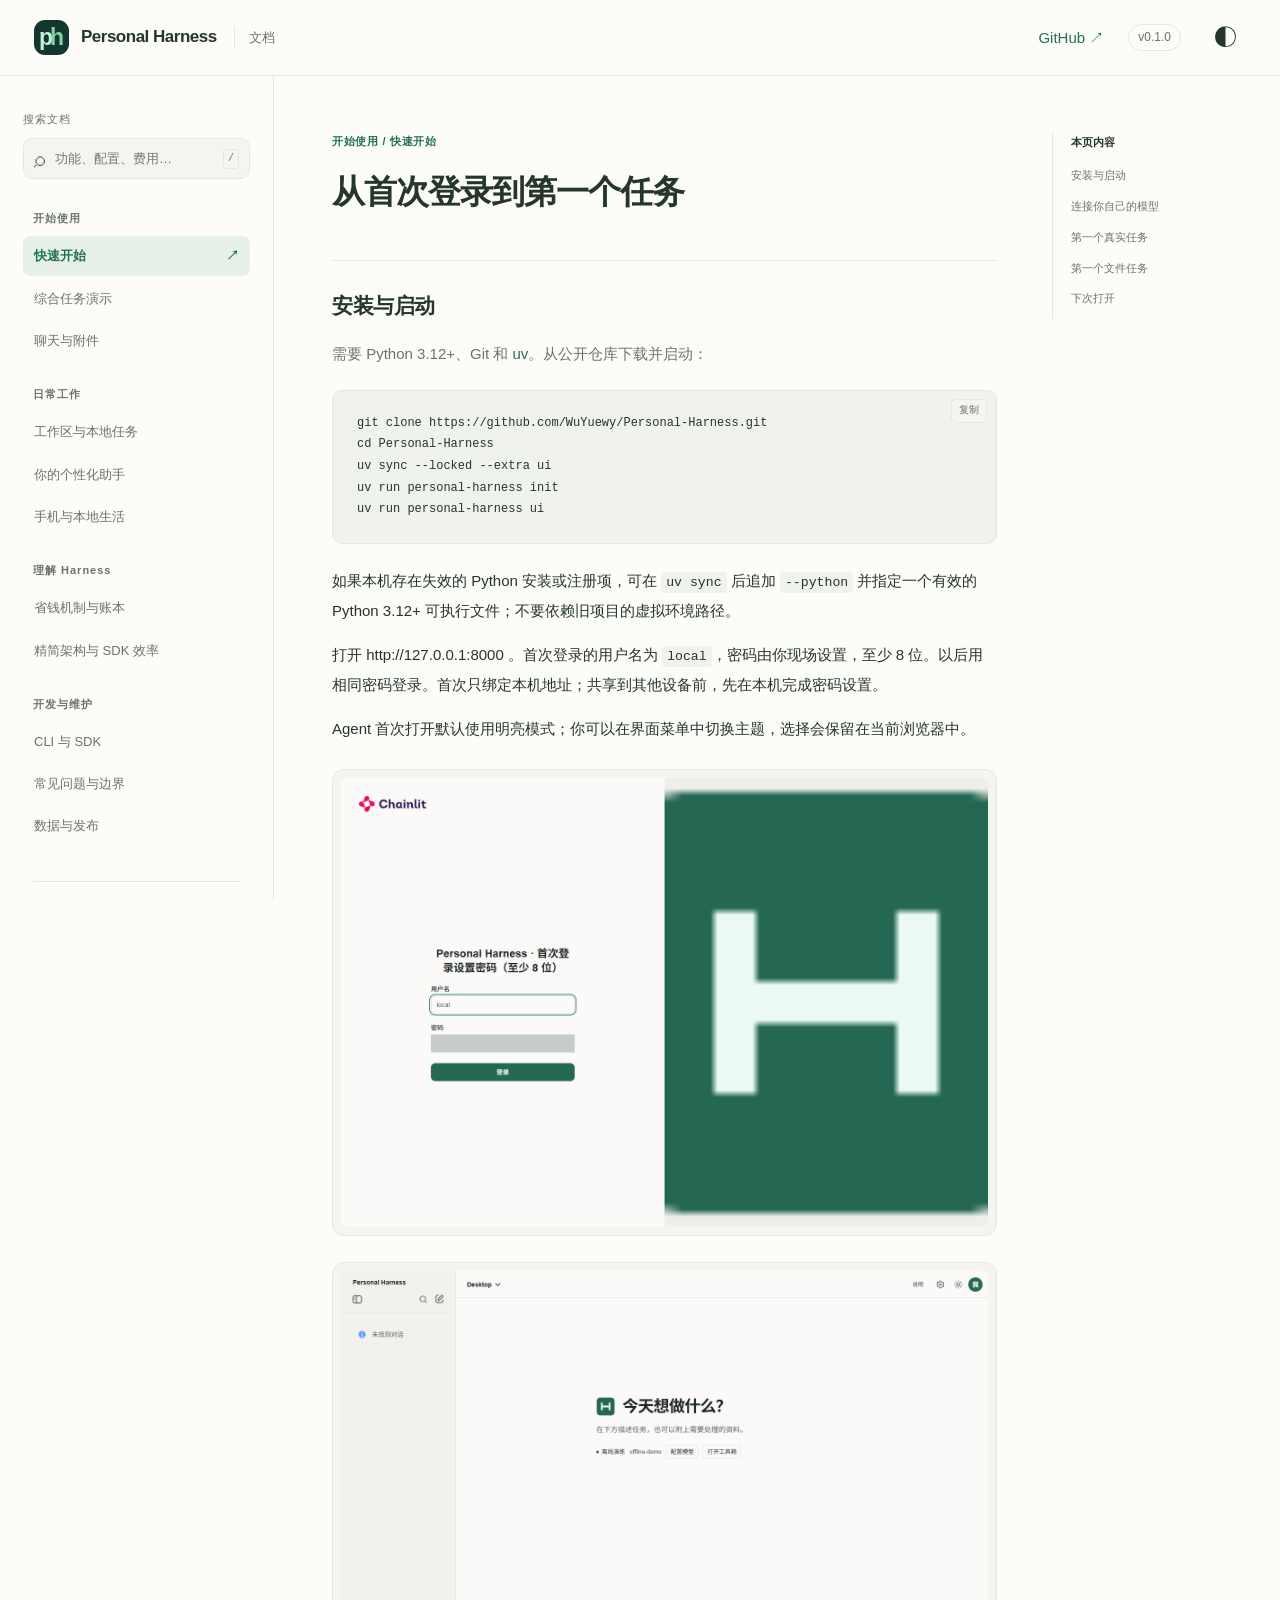
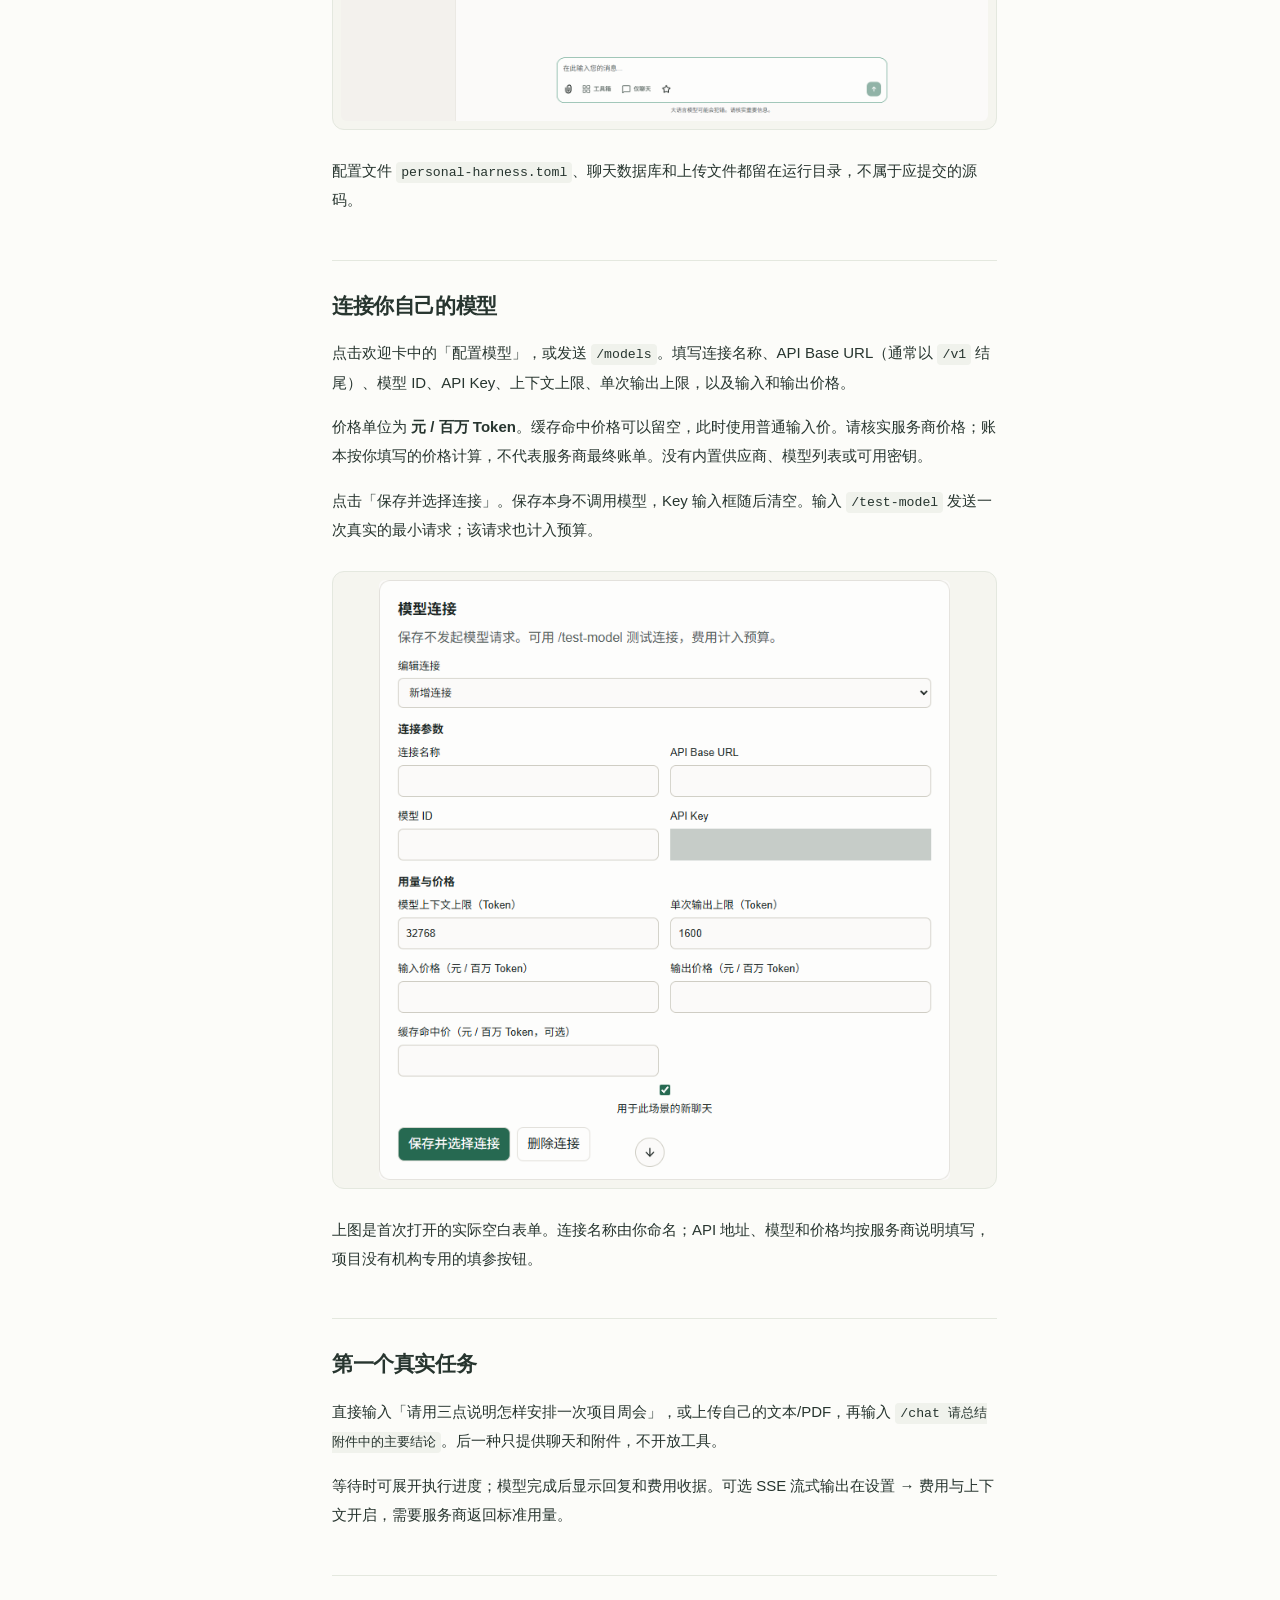
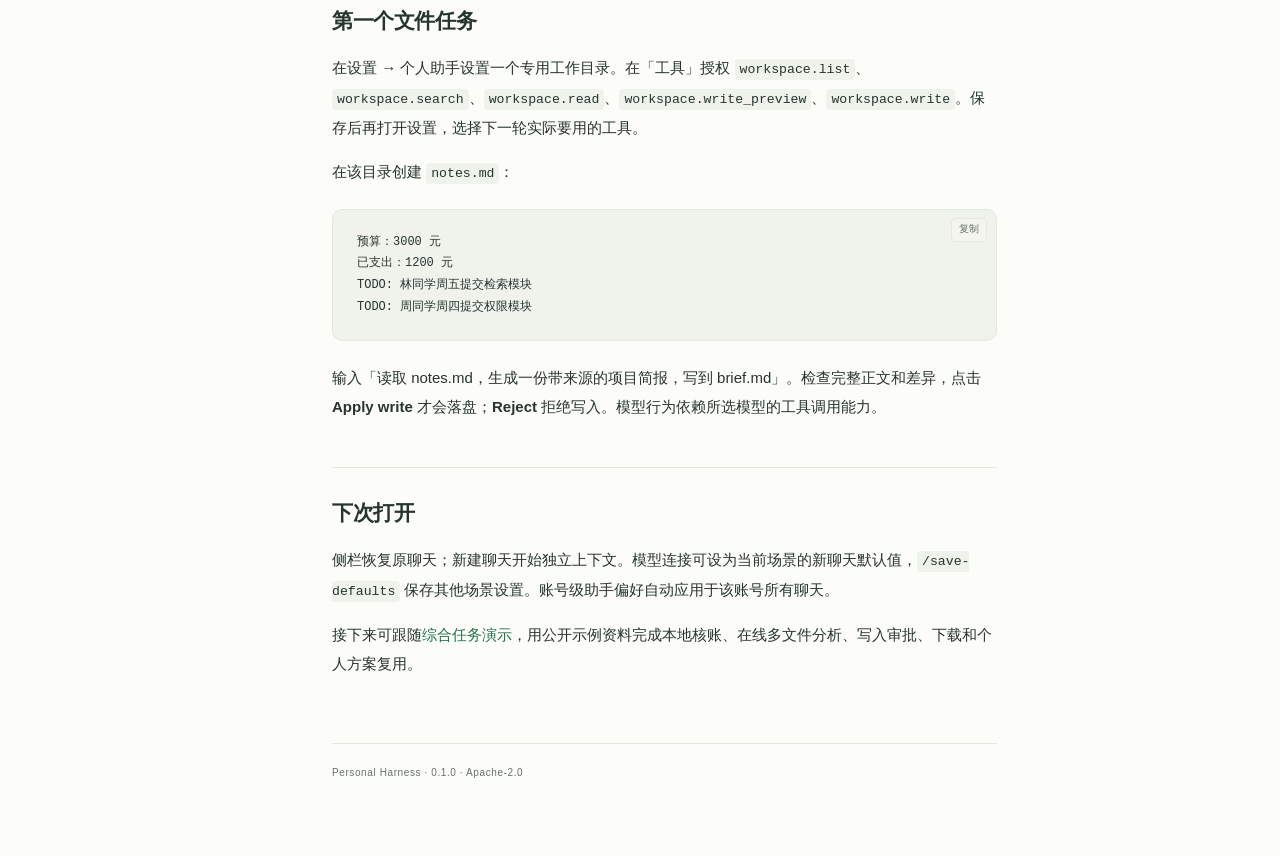
==== docs/site/index.html @ 3b13b948 "Release Personal Harness 0.1.0 with GitHub Pages documentation" ====
<!doctype html>
<html lang="zh-CN"><head><meta charset="UTF-8"><meta name="viewport" content="width=device-width, initial-scale=1"><meta name="color-scheme" content="light dark"><meta name="description" content="Personal Harness：省钱、轻量、可配置的个人 Agent。图文介绍模型配置、连续聊天、工作区审批、个性化与成本账本。"><title>Personal Harness · 使用文档</title><link rel="icon" href="mark.svg" type="image/svg+xml"><link rel="stylesheet" href="style.css"></head>
<body><a class="skip" href="#main">跳到正文</a>
<header><button id="menu" aria-label="打开文档导航" aria-expanded="false">☰</button><a href="#getting-started" class="brand"><span class="mark">p<span>h</span></span><strong>Personal Harness</strong><span class="doc-tag">文档</span></a><div class="header-actions"><a href="https://github.com/WuYuewy/Personal-Harness" aria-label="GitHub 项目源码">GitHub ↗</a><span class="version">v0.1.0</span><button id="theme" aria-label="切换明暗主题">◐</button></div></header>
<nav id="sidebar" aria-label="文档导航"><label class="search-label" for="search">搜索文档</label><div class="search-box"><span>⌕</span><input type="search" id="search" placeholder="功能、配置、费用…" autocomplete="off"><kbd>/</kbd></div><div id="results" role="region" aria-label="搜索结果" hidden></div><div id="nav-items"><div class="nav-group">开始使用</div><a data-nav="getting-started" href="#getting-started">快速开始<span>↗</span></a><a data-nav="task-demo" href="#task-demo">综合任务演示<span>↗</span></a><a data-nav="chat" href="#chat">聊天与附件<span>↗</span></a><div class="nav-group">日常工作</div><a data-nav="workspace" href="#workspace">工作区与本地任务<span>↗</span></a><a data-nav="personalization" href="#personalization">你的个性化助手<span>↗</span></a><a data-nav="local-life" href="#local-life">手机与本地生活<span>↗</span></a><div class="nav-group">理解 Harness</div><a data-nav="savings" href="#savings">省钱机制与账本<span>↗</span></a><a data-nav="architecture" href="#architecture">精简架构与 SDK 效率<span>↗</span></a><div class="nav-group">开发与维护</div><a data-nav="sdk" href="#sdk">CLI 与 SDK<span>↗</span></a><a data-nav="limits" href="#limits">常见问题与边界<span>↗</span></a><a data-nav="maintenance" href="#maintenance">数据与发布<span>↗</span></a></div><div class="nav-note">你的配置。你的工作方式。<br>把模型用在需要的地方。</div></nav>
<main id="main" tabindex="-1"><article data-page="getting-started" aria-label="快速开始" hidden><div class="eyebrow">开始使用 / 快速开始</div><h1>从首次登录到第一个任务</h1>
<h2 id="getting-started-section-1">安装与启动</h2>
<p>需要 Python 3.12+、Git 和 <a href="https://docs.astral.sh/uv/getting-started/installation/">uv</a>。从公开仓库下载并启动：</p>
<pre><code class="language-sh">git clone https://github.com/WuYuewy/Personal-Harness.git
cd Personal-Harness
uv sync --locked --extra ui
uv run personal-harness init
uv run personal-harness ui
</code></pre>
<p>如果本机存在失效的 Python 安装或注册项，可在 <code>uv sync</code> 后追加 <code>--python</code> 并指定一个有效的 Python 3.12+ 可执行文件；不要依赖旧项目的虚拟环境路径。</p>
<p>打开 http://127.0.0.1:8000 。首次登录的用户名为 <code>local</code>，密码由你现场设置，至少 8 位。以后用相同密码登录。首次只绑定本机地址；共享到其他设备前，先在本机完成密码设置。</p>
<p>Agent 首次打开默认使用明亮模式；你可以在界面菜单中切换主题，选择会保留在当前浏览器中。</p>
<p><img src="screenshots/01-login.png" alt="首次登录，自行设置本地密码" /></p>
<p><img src="screenshots/02-welcome.png" alt="明亮模式下的新聊天入口" /></p>
<p>配置文件 <code>personal-harness.toml</code>、聊天数据库和上传文件都留在运行目录，不属于应提交的源码。</p>
<h2 id="getting-started-section-2">连接你自己的模型</h2>
<p>点击欢迎卡中的「配置模型」，或发送 <code>/models</code>。填写连接名称、API Base URL（通常以 <code>/v1</code> 结尾）、模型 ID、API Key、上下文上限、单次输出上限，以及输入和输出价格。</p>
<p>价格单位为 <strong>元 / 百万 Token</strong>。缓存命中价格可以留空，此时使用普通输入价。请核实服务商价格；账本按你填写的价格计算，不代表服务商最终账单。没有内置供应商、模型列表或可用密钥。</p>
<p>点击「保存并选择连接」。保存本身不调用模型，Key 输入框随后清空。输入 <code>/test-model</code> 发送一次真实的最小请求；该请求也计入预算。</p>
<p><img src="screenshots/03-model-form.png" alt="通用空白模型连接表单，没有内置供应商预设" /></p>
<p>上图是首次打开的实际空白表单。连接名称由你命名；API 地址、模型和价格均按服务商说明填写，项目没有机构专用的填参按钮。</p>
<h2 id="getting-started-section-3">第一个真实任务</h2>
<p>直接输入「请用三点说明怎样安排一次项目周会」，或上传自己的文本/PDF，再输入 <code>/chat 请总结附件中的主要结论</code>。后一种只提供聊天和附件，不开放工具。</p>
<p>等待时可展开执行进度；模型完成后显示回复和费用收据。可选 SSE 流式输出在设置 → 费用与上下文开启，需要服务商返回标准用量。</p>
<h2 id="getting-started-section-4">第一个文件任务</h2>
<p>在设置 → 个人助手设置一个专用工作目录。在「工具」授权 <code>workspace.list</code>、<code>workspace.search</code>、<code>workspace.read</code>、<code>workspace.write_preview</code>、<code>workspace.write</code>。保存后再打开设置，选择下一轮实际要用的工具。</p>
<p>在该目录创建 <code>notes.md</code>：</p>
<pre><code class="language-text">预算：3000 元
已支出：1200 元
TODO: 林同学周五提交检索模块
TODO: 周同学周四提交权限模块
</code></pre>
<p>输入「读取 notes.md，生成一份带来源的项目简报，写到 brief.md」。检查完整正文和差异，点击 <strong>Apply write</strong> 才会落盘；<strong>Reject</strong> 拒绝写入。模型行为依赖所选模型的工具调用能力。</p>
<h2 id="getting-started-section-5">下次打开</h2>
<p>侧栏恢复原聊天；新建聊天开始独立上下文。模型连接可设为当前场景的新聊天默认值，<code>/save-defaults</code> 保存其他场景设置。账号级助手偏好自动应用于该账号所有聊天。</p>
<p>接下来可跟随<a href="#task-demo">综合任务演示</a>，用公开示例资料完成本地核账、在线多文件分析、写入审批、下载和个人方案复用。</p>
<footer>Personal Harness · 0.1.0 · Apache-2.0</footer></article><aside class="outline" data-outline="getting-started" hidden><span>本页内容</span><a href="#getting-started-section-1">安装与启动</a><a href="#getting-started-section-2">连接你自己的模型</a><a href="#getting-started-section-3">第一个真实任务</a><a href="#getting-started-section-4">第一个文件任务</a><a href="#getting-started-section-5">下次打开</a></aside><article data-page="task-demo" aria-label="综合任务演示" hidden><div class="eyebrow">开始使用 / 综合任务演示</div><h1>综合任务演示：筹备一次社区读书会</h1>
<p>这是一次在发布副本 UI 中实际执行的任务：先在本地核对已支出费用，再让在线模型综合三份资料、处理时间冲突，生成可审批的文件；随后上传 PDF、确认长期偏好，并把固定清单保存为不调用模型的个人方案。</p>
<p>全部人名、资料和地点均为虚构示例。截图来自实际明亮模式界面；灰色遮挡用于隐藏测试连接或本机路径，不代表产品字段默认值。图片可点击放大。</p>
<h2 id="task-demo-section-1">1. 准备一个干净工作区</h2>
<p>先完成<a href="#getting-started">首次登录和连接模型</a>。在项目根目录执行：</p>
<pre><code class="language-sh">uv run python examples/community-workshop/prepare_demo.py --dest ../my-personal-workshop
</code></pre>
<p>脚本只复制输入文件，不复制参考产物，也不会覆盖已有目录。在设置 →「个人助手」把工作区设为脚本输出的绝对路径。设置 →「我的助手」可填写称呼，例如「小林」。</p>
<table>
<thead>
<tr>
<th>输入资料</th>
<th>内容</th>
</tr>
</thead>
<tbody>
<tr>
<td><a href="demo/planning.md">planning.md</a></td>
<td>2400 元预算、必须支出、旧结束时间、待办和风险</td>
</tr>
<tr>
<td><a href="demo/expenses.csv">expenses.csv</a></td>
<td>三笔已支付费用：450、250、200 元</td>
</tr>
<tr>
<td><a href="demo/updates.md">updates.md</a></td>
<td>最新结束时间 17:30、人数、雨天和门卡安排</td>
</tr>
<tr>
<td><a href="demo/venue-guide.pdf">venue-guide.pdf</a></td>
<td>4 页可提取文字的场地说明，用于后续附件验证</td>
</tr>
</tbody>
</table>
<p>在「工具」中授权 <code>workspace.read_many</code>、<code>workspace.write_preview</code>、<code>workspace.write</code>。点击确认，等待保存完成后重新打开设置，把这三个工具加入「下一轮实际使用的工具」（界面字段 <code>Tools for next task</code>）。本地 CSV、搜索和待办功能还需授权 <code>workspace.read</code>、<code>workspace.search</code> 等相应只读工具。</p>
<p><img src="screenshots/04-tool-settings.png" alt="工具授权与下一轮选择" /></p>
<p>授权决定可以做什么；下一轮选择决定本次把哪些工具交给模型。写入授权并不替代每次文件审批。</p>
<h2 id="task-demo-section-2">2. 先用本地工具核对支出</h2>
<p>在聊天中输入：</p>
<pre><code class="language-text">/sum expenses.csv amount
</code></pre>
<p>结果应为 3 条、合计 <strong>900.00 元</strong>。这是确定性 CSV 汇总，不调用模型；可保存为自己的快捷查询，下次运行会重新读取当前文件。</p>
<p><img src="screenshots/05-local-sum.png" alt="本地 CSV 汇总结果，合计900元" /></p>
<h2 id="task-demo-section-3">3. 让 Agent 综合资料并生成简报</h2>
<p>正常发送以下消息，<strong>不要加 <code>/chat</code></strong>。<code>/chat</code> 表示本轮只聊天，不给模型工作区工具；附件任务可以用它，工作区读取和写入任务不能用它。</p>
<pre><code class="language-text">请实际批量读取 planning.md、expenses.csv、updates.md，为社区读书会生成中文 Markdown 执行简报，写到 workshop-brief.md。
需要：核算总预算、已支出、必须追加支出后的余额，以及可选宣传的超支缺口；使用最新变更覆盖旧时间；列出12人、雨天安排、三位负责人的待办和明确日期；门卡保管人缺失就标待确认。
每项标注来源文件。先结论后清单，不要猜测未给信息。请调用文件工具提交写入审批，不要仅在聊天贴正文。
</code></pre>
<p>等待时可展开原生折叠步骤，查看模型请求、读取和写入预览等执行状态。需要写入时，Agent 展示完整拟写正文和差异。</p>
<p><img src="screenshots/06-write-preview.png" alt="实际生成的简报写入预览" /></p>
<h2 id="task-demo-section-4">4. 审阅、批准与下载</h2>
<p>重点核对以下事实，再点击 <strong>Apply write</strong>：</p>
<table>
<thead>
<tr>
<th>核对点</th>
<th>正确结果</th>
</tr>
</thead>
<tbody>
<tr>
<td>已支出</td>
<td>450 + 250 + 200 = 900 元</td>
</tr>
<tr>
<td>必须支出后的余额</td>
<td>2400 − 900 − 600 − 500 = <strong>400 元</strong></td>
</tr>
<tr>
<td>若追加宣传</td>
<td>再支付 800 元，超预算 <strong>400 元</strong></td>
</tr>
<tr>
<td>时间冲突</td>
<td>采用 updates.md 的 <strong>17:30</strong>，覆盖 planning.md 的旧时间 18:00</td>
</tr>
<tr>
<td>人数与雨天</td>
<td>12 人；雨天转室内，不取消</td>
</tr>
<tr>
<td>待办</td>
<td>林同学周五、周同学周四、陈宁周六 13:30</td>
</tr>
<tr>
<td>缺失信息</td>
<td>门卡保管人仍标为待确认</td>
</tr>
</tbody>
</table>
<p><img src="screenshots/07-approval.png" alt="审批按钮与文件差异" /></p>
<p>批准前目标文件不存在；批准后才生成 <code>workshop-brief.md</code>。如果不满意可点 <strong>Reject</strong>，修改要求后重新生成。预览之后文件发生变化时，必须重新预览，不能沿用旧批准。</p>
<p><img src="screenshots/08-completed.png" alt="审批后任务完成" /></p>
<p>本次多文件任务实际完成 4 次模型请求，按接口 usage 与测试连接价格计量为 <strong>¥0.0151056</strong>；费用包括生成、工具往返和批准后的最终回复。金额只代表此次运行，不是不同供应商或任务的统一报价。</p>
<p>输入 <code>/download workshop-brief.md</code> 下载。你可以对照<a href="demo/workshop-brief.md">这次实际产物</a>查看；这是参考结果，不是固定模板，不同模型措辞可能不同。<code>/export</code> 还可以导出聊天 Markdown。</p>
<p><img src="screenshots/09-download.png" alt="从界面下载已批准产物" /></p>
<h2 id="task-demo-section-5">5. 继续上传 PDF，并保留连续上下文</h2>
<p>把 <code>venue-guide.pdf</code> 拖进聊天或点击回形针上传，再发送：</p>
<pre><code class="language-text">/chat 我习惯每周五整理周报。请根据4页PDF用中文确认人数、开始与结束时间、雨天安排、陈宁到场时间，以及仍待确认的负责人；叫我的称呼，分点回答。
</code></pre>
<p>应提到 12 人、14:00–17:30、雨天室内、陈宁 13:30 和待确认的门卡保管人。PDF 先在本机提取文字；这里没有开放额外工具。侧栏可新建其他聊天，再切回原聊天查看附件和记录。</p>
<p><img src="screenshots/12-pdf-result.png" alt="真实在线PDF任务与个性化称呼" /></p>
<h2 id="task-demo-section-6">6. 让重复步骤不再消耗模型</h2>
<p>发送 <code>/reports</code>，建立「读书会检查清单」：</p>
<pre><code class="language-text">来源文件（每行一个）：
planning.md
updates.md

章节配置（每行一个）：
筹备待办 | TODO:
风险 | RISK:

输出文件：workshop-checklist.md
</code></pre>
<p>保存后点击「读取当前资料并预览」，核对原文及来源行号，最后点击「确认写入」。以后资料中的 TODO 或 RISK 更新，直接重新运行该方案即可。这个步骤本机完成、0 次模型请求；它只分组原文，不承担自由语义摘要。</p>
<p><img src="screenshots/11-report-preview.png" alt="不调用模型的个人任务方案及写入预览" /></p>
<h2 id="task-demo-section-7">7. 保存使用习惯，查看这轮成本</h2>
<p>如需采集使用习惯，先在 <code>/insights</code> 开启「从后续消息提取偏好建议和使用统计」，再发送明确的长期偏好。上面的「每周五整理周报」会成为待确认建议；点击「确认采用」后才用于后续适配。关闭自动采集也能手动添加、编辑和删除偏好。</p>
<p><img src="screenshots/13-preference-memory.png" alt="真实偏好建议确认与长期记忆" /></p>
<p>每个在线任务下方都有费用收据，展开可查看模型请求和工具执行；<code>/usage</code> 看本聊天记录，<code>/budget</code> 看剩余额度。本地汇总、个人方案、场景和偏好维护不发模型请求。这里展示的是减少不必要的调用，不把模型供应商的缓存折扣计作 Harness 的贡献。</p>
<p>这次演示验证了金额、冲突处理、来源、审批前后文件状态和下载内容。它不能证明所有模型都会成功；遇到工具协议或网络问题，请保留错误收据，先检查设置，避免盲目重跑。</p>
<footer>Personal Harness · 0.1.0 · Apache-2.0</footer></article><aside class="outline" data-outline="task-demo" hidden><span>本页内容</span><a href="#task-demo-section-1">1. 准备一个干净工作区</a><a href="#task-demo-section-2">2. 先用本地工具核对支出</a><a href="#task-demo-section-3">3. 让 Agent 综合资料并生成简报</a><a href="#task-demo-section-4">4. 审阅、批准与下载</a><a href="#task-demo-section-5">5. 继续上传 PDF，并保留连续上下文</a><a href="#task-demo-section-6">6. 让重复步骤不再消耗模型</a><a href="#task-demo-section-7">7. 保存使用习惯，查看这轮成本</a></aside><article data-page="chat" aria-label="聊天与附件" hidden><div class="eyebrow">开始使用 / 聊天与附件</div><h1>聊天、附件与执行进度</h1>
<h2 id="chat-section-1">多聊天与连续上下文</h2>
<p>侧栏支持新建、搜索、重命名、删除和切换聊天。默认携带最近 12 轮、总计最多 48000 UTF-8 字节的完整历史轮次；展示历史与发送给模型的上下文是两回事。</p>
<p>用 <code>/context</code> 查看上下文范围；<code>/clear</code> 清除后续模型上下文但保留界面记录；<code>/export</code> 下载 Markdown 聊天。删除聊天也会移除该聊天的统计和待确认偏好，已确认的长期偏好需单独删除。</p>
<h2 id="chat-section-2">文本与 PDF</h2>
<p>支持 UTF-8 文本、代码、JSON、CSV 和可提取文字的 PDF。单次最多 5 个附件、每个上传上限 100 MB；本地单文件与批量读取默认上限 100 MiB。PDF 先在本地抽取文字再发给模型，不支持扫描件 OCR、图片理解或保真表格重建。</p>
<p>附件内容不自动进入工作区。文件足够小可以完整上传，不代表模型能接受全部文字；上下文容量、输出预算和网关限制仍然适用。上一轮附件超过当前历史容量时，系统会先让你选择取消调高容量，或仅用本轮内容继续，避免悄悄丢失资料。</p>
<p><img src="screenshots/12-pdf-result.png" alt="4页PDF上传后真实在线分析的结果" /></p>
<p>图中资料为公开的虚构演示，完整流程见<a href="#task-demo">综合任务演示</a>。上传附件用回形针；侧栏切换历史不会把另一聊天的附件混入当前对话。</p>
<h2 id="chat-section-3">等待、流式回复与停止</h2>
<p>运行状态以原生折叠步骤显示准备上下文、等待模型、执行工具和完成。步骤默认收起，可按需查看；它展示执行状态，不公开模型隐藏推理。停止按钮取消活动任务并关闭客户端，正在等待审批的变更不会执行。</p>
<p>流式回复可在设置开启；如果供应商未返回可信 usage，费用保留为未知。备用模型升级与流式回复不同时使用。</p>
<h2 id="chat-section-4">模型管理</h2>
<p><code>/models</code> 新增、编辑、删除连接；<code>/test-model</code> 验证当前选择。删除正在使用的连接后不会悄悄改用另一模型，需要你重新选择。模型参数与权限可按聊天保存，账号级体验偏好保持一致。</p>
<footer>Personal Harness · 0.1.0 · Apache-2.0</footer></article><aside class="outline" data-outline="chat" hidden><span>本页内容</span><a href="#chat-section-1">多聊天与连续上下文</a><a href="#chat-section-2">文本与 PDF</a><a href="#chat-section-3">等待、流式回复与停止</a><a href="#chat-section-4">模型管理</a></aside><article data-page="workspace" aria-label="工作区与本地任务" hidden><div class="eyebrow">日常工作 / 工作区与本地任务</div><h1>电脑 cowork 与本地任务</h1>
<h2 id="workspace-section-1">授权范围</h2>
<p>工作区路径由你显式设置。文件工具检查路径边界、符号链接、文件类型和大小；写入可额外限制到已有的输出子目录。不提供通用 Shell，也不会执行模型生成的命令。</p>
<p>工具分为「本聊天允许的工具」和「下一轮实际使用的工具」。增加前者就是授权；后者只能在已授权范围内选择。更改工具选择不必重建整个 Agent。</p>
<p><img src="screenshots/04-tool-settings.png" alt="工具授权和本轮选择，明亮模式实测界面" /></p>
<p>修改授权后先点击确认，等待设置面板关闭再重开，选择下一轮实际使用的工具。普通消息可以调用所选工具；<code>/chat</code> 会禁用本轮工具。</p>
<h2 id="workspace-section-2">检索、读取和修改</h2>
<p>先搜索相关文件，再按行读取，比把整个目录灌给模型更可控。批量读取可启用 <code>workspace.read_many</code>；只读工具并发可设为 1–16。工具返回分页正文和下一页位置，模型需按任务继续读取，截断不会伪装成完整结果。</p>
<p><code>workspace.write</code>、<code>workspace.replace_text</code> 最终都需要预览和审批。写入使用文件指纹校验，预览之后源文件或目标发生变化会拒绝落盘；重新生成预览再批准。</p>
<h2 id="workspace-section-3">不需要模型的任务</h2>
<p>以下命令在本机执行，API 费用为零，仍检查权限和当前文件：</p>
<table>
<thead>
<tr>
<th>命令</th>
<th>用途</th>
</tr>
</thead>
<tbody>
<tr>
<td><code>/find 关键词</code></td>
<td>本地搜索工作区文本</td>
</tr>
<tr>
<td><code>/lookup expenses.csv id INV-1</code></td>
<td>CSV 按列精确查找</td>
</tr>
<tr>
<td><code>/sum expenses.csv amount</code></td>
<td>CSV 精确合计、均值、条数</td>
</tr>
<tr>
<td><code>/actions notes.md TODO:</code></td>
<td>提取明确行首标记，保留行号</td>
</tr>
<tr>
<td><code>/files</code></td>
<td>查看授权目录</td>
</tr>
<tr>
<td><code>/download brief.md</code></td>
<td>下载允许的文本产物</td>
</tr>
</tbody>
</table>
<p>工具箱提供相应表单，可命名保存快捷查询。下次点击会重新读取当前资料，不直接复用过期答案。</p>
<p><img src="screenshots/10-actions.png" alt="本地提取待办并保留来源位置" /></p>
<h2 id="workspace-section-4">个人任务方案</h2>
<p><code>/reports</code> 打开方案库。配置来源路径、输出路径，以及「章节标题 | 精确行前缀」。可先从来源识别可用标记，再保存并预览。</p>
<p>例如把 <code>TODO:</code> 和 <code>RISK:</code> 原文分组生成每周简报：读取、整理和预览都无需模型，点击「确认写入」后才落盘。它适合结构明确的重复任务；不承担语义摘要或改写。每次运行会复查源文件和目标指纹。</p>
<p><img src="screenshots/11-report-preview.png" alt="从当前来源生成个人方案，预览后才写入" /></p>
<p>完整的资料、提示词、审批截图和实际产物见<a href="#task-demo">综合任务演示</a>。</p>
<footer>Personal Harness · 0.1.0 · Apache-2.0</footer></article><aside class="outline" data-outline="workspace" hidden><span>本页内容</span><a href="#workspace-section-1">授权范围</a><a href="#workspace-section-2">检索、读取和修改</a><a href="#workspace-section-3">不需要模型的任务</a><a href="#workspace-section-4">个人任务方案</a></aside><article data-page="personalization" aria-label="你的个性化助手" hidden><div class="eyebrow">日常工作 / 你的个性化助手</div><h1>让助手适应你</h1>
<h2 id="personalization-section-1">三层个性化</h2>
<table>
<thead>
<tr>
<th>层次</th>
<th>配置内容</th>
<th>生效范围</th>
</tr>
</thead>
<tbody>
<tr>
<td>账号级「我的助手」</td>
<td>称呼、语气、详略、回答格式、澄清习惯、主动性、来源、成本取舍、补充偏好</td>
<td>账号的所有聊天</td>
</tr>
<tr>
<td>个人场景</td>
<td>工作区、工具授权、模型、预算、快捷查询、基础 profile</td>
<td>该场景的新聊天</td>
</tr>
<tr>
<td>用户偏好记忆</td>
<td>你确认的长期习惯、常用工具、关注主题、约束</td>
<td>相关任务的有界上下文</td>
</tr>
</tbody>
</table>
<p>当前任务与明确的助手设置优先。记忆不改变权限和预算，也不会自动替你配置外部服务。</p>
<h2 id="personalization-section-2">查看与修改</h2>
<p>设置 →「我的助手」保存账号偏好。<code>/my-profile</code> 查看有效配置。<code>/scenes</code> 从当前聊天创建个人场景，支持复制、改名、归档和恢复。<code>/save-defaults</code> 更新当前场景的后续聊天默认值。</p>
<p>归档不会删除历史，已归档场景不能新开任务；删除模型连接需要重新选择可用连接。设备变化不会扩大工具权限。</p>
<p><img src="screenshots/15-scenes.png" alt="从当前配置建立个人场景，并复制、归档和恢复" /></p>
<h2 id="personalization-section-3">偏好与洞察</h2>
<p><code>/insights</code> 手动添加长期偏好，或开启「从后续消息提取偏好建议和使用统计」。默认关闭自动采集，开启后只分析后续普通用户消息，不回溯历史，不分析附件或工具结果。</p>
<p>例如「我习惯每周五整理周报」会成为待确认建议。只有点击「确认采用」才作为后续参考。临时任务、引用和包含敏感信息的文本不会随意变成长效偏好。分析使用本地规则和 jieba，不增加模型调用。</p>
<p>「使用画像」展示已确认偏好维度、任务分类、关键词和日期频次。这里是实际计数，不是人格评分。可查看计数、导出、编辑、删除或清空。</p>
<p><img src="screenshots/13-preference-memory.png" alt="用户确认后保存的偏好记忆" /></p>
<p><img src="screenshots/14-insights.png" alt="基于实际记录的偏好维度和使用画像" /></p>
<p>截图中的数据来自短时验收演示，不是长期使用效果或人格评估。</p>
<h2 id="personalization-section-4">定向适配</h2>
<p>电脑场景强调项目工作区、来源和书面产物；手机场景强调简短回答、结构化地点条件和本地筛选。它们复用同一个 SDK，主要差异来自你的配置。城市只是可选查询条件，不能代表整个个性化方案。</p>
<footer>Personal Harness · 0.1.0 · Apache-2.0</footer></article><aside class="outline" data-outline="personalization" hidden><span>本页内容</span><a href="#personalization-section-1">三层个性化</a><a href="#personalization-section-2">查看与修改</a><a href="#personalization-section-3">偏好与洞察</a><a href="#personalization-section-4">定向适配</a></aside><article data-page="local-life" aria-label="手机与本地生活" hidden><div class="eyebrow">日常工作 / 手机与本地生活</div><h1>手机与本地生活</h1>
<p><img src="screenshots/16-mobile-places.png" alt="手机浏览器中的本地地点筛选，使用虚构示例数据" /></p>
<p>图中按用户配置的价格上限筛选，本机完成、0 次模型请求。它没有接入实时地图，地点营业状态需要另行核实。</p>
<h2 id="local-life-section-1">手机入口</h2>
<p>手机浏览器访问电脑上的同一 UI 服务，聊天、配置和账本在电脑端保存。先在本机设置登录密码，再绑定合适的局域网地址；默认只监听 127.0.0.1。不含手机原生客户端或手机本地模型运行。</p>
<pre><code class="language-sh">uv run personal-harness ui --host 0.0.0.0 --port 8000
</code></pre>
<p>只在信任的网络运行；跨公网需要你自行部署 HTTPS、访问控制和反向代理。本项目的本地密码登录不是多租户托管平台。</p>
<h2 id="local-life-section-2">地点数据由你控制</h2>
<p>在设置 → 本地生活中填写自己维护的 JSON 数据文件、确认的 WGS84 位置、距离、价格和有效期。为聊天授权 <code>places.search</code> 后，可用 <code>/places cafe</code> 或工具箱本地筛选。</p>
<pre><code class="language-json">{
  &quot;schema_version&quot;: 1,
  &quot;source&quot;: &quot;我的地点清单&quot;,
  &quot;fetched_at&quot;: &quot;2026-11-24T08:00:00Z&quot;,
  &quot;city&quot;: &quot;示例城市&quot;,
  &quot;places&quot;: [{
    &quot;id&quot;: &quot;cafe-1&quot;, &quot;name&quot;: &quot;街角咖啡&quot;, &quot;category&quot;: &quot;cafe&quot;,
    &quot;latitude&quot;: 31.2305, &quot;longitude&quot;: 121.4738,
    &quot;price_cny&quot;: &quot;25&quot;, &quot;open_status&quot;: &quot;unknown&quot;
  }]
}
</code></pre>
<p>数据时间应是实际采集时间。只进行直线距离、价格和类别过滤，保留来源时间；过期、未来时间和未知营业状态都会标示。设置价格上限时排除价格未知的地点。</p>
<h2 id="local-life-section-3">能力边界</h2>
<p>不内置实时地图供应商，不自动获取 GPS，不保证营业状态，不提供导航、订餐或支付。用户维护的数据可真实使用，但不等于联网搜索。需要解释和比较时，在线 Agent 可以调用同一地点工具，再生成文字建议；简单筛选可以完全不调用模型。</p>
<footer>Personal Harness · 0.1.0 · Apache-2.0</footer></article><aside class="outline" data-outline="local-life" hidden><span>本页内容</span><a href="#local-life-section-1">手机入口</a><a href="#local-life-section-2">地点数据由你控制</a><a href="#local-life-section-3">能力边界</a></aside><article data-page="savings" aria-label="省钱机制与账本" hidden><div class="eyebrow">理解 Harness / 省钱机制与账本</div><h1>Harness 如何省钱</h1>
<h2 id="savings-section-1">先看结果，再看费用</h2>
<p>只有满足同一任务验收条件时，减少的调用和 Token 才有意义。不能只比较一次便宜的失败运行；重试、升级、失败开销都计入同一账本。首版提供具体机制和可核验记录，不承诺任何统一的节省比例。</p>
<h2 id="savings-section-2">Harness 自己完成的优化</h2>
<table>
<thead>
<tr>
<th>机制</th>
<th>具体实现</th>
<th>用户如何看见</th>
<th>限制</th>
</tr>
</thead>
<tbody>
<tr>
<td>本地直达</td>
<td>CSV、待办、搜索、地点筛选绕过模型</td>
<td>结果写明 0 次模型请求、¥0 API 费用</td>
<td>只做确定性运算</td>
</tr>
<tr>
<td>个人任务方案</td>
<td>按用户定义前缀生成可审批简报</td>
<td>运行次数、来源、零请求收据</td>
<td>不进行语义改写</td>
</tr>
<tr>
<td>按需工具与上下文</td>
<td>限制本轮工具、可选 task 上下文模式</td>
<td>设置、运行工具和上下文记录</td>
<td>不保证每次更便宜</td>
</tr>
<tr>
<td>文件结果分页</td>
<td>只返回配置范围的片段，标示续读位置</td>
<td>可展开工具结果</td>
<td>模型可能需要多次读取</td>
</tr>
<tr>
<td>历史文件引用</td>
<td>较早的大文件正文替换成来源引用</td>
<td>收据中的省略字节数与上下文状态</td>
<td>必要时需重新读取</td>
</tr>
<tr>
<td>预算与循环约束</td>
<td>每次发送前占用额度，限制步骤、工具调用和重试</td>
<td><code>/budget</code>、逐请求账本</td>
<td>保守预留可能阻止实际上便宜的请求</td>
</tr>
<tr>
<td>有限升级</td>
<td>用户显式配置，只有 length 截断升级一次</td>
<td>两个模型的费用都累计</td>
<td>不是自动质量评分器</td>
</tr>
</tbody>
</table>
<p>历史文件引用默认跟随成本偏好：省钱优先使用 references，平衡和质量优先保留 full；用户可覆盖。引用模式仅精简符合条件的较早大文件读取，保留最近一轮和必要来源。完整会话在本地保留。</p>
<h2 id="savings-section-3">SDK 效率不是 Token 折扣</h2>
<p>同一聊天复用 Agent、HTTP 客户端与有界读取缓存；文件工具可批量、只读可并发，减少构建开销和串行等待。缓存校验文件身份和变化，工具权限变化仍会重查。<code>read_cache_bytes</code> 默认 0，需自行开启。</p>
<p>这些可减少本地 IO 和延迟，<strong>不代表模型输入自动变少</strong>。直接读取缓存与供应商 Prompt Cache 是不同机制。</p>
<h2 id="savings-section-4">不把供应商缓存算成自己的功劳</h2>
<p>账本可以按你填写的缓存价格计算实际估算费用，单列缓存价差。该折扣来自供应商。本项目不把缓存命中带来的便宜记为 Harness 自身节省，也不从省略字节数伪造节省金额。</p>
<h2 id="savings-section-5">计费、预留与未知</h2>
<p>在线费用为可信 usage × 用户价格，人民币 Decimal 计算。缺失或矛盾 usage、发送后断线等保留未知，阻止继续掩盖风险。明确未建连的失败记录为零；HTTP 429 本身不保证免费。</p>
<p>每次请求保守预留按模型完整上下文上限和输出上限计算。因此即使短任务实际只用几厘钱，也可能要求更大的可用预算。单轮、UTC 每日和可选累计上限共用本地账本。</p>
<p>用 <code>ledger list</code> 和 <code>ledger show</code> 查看记录。核实账单后才能 <code>ledger reconcile --amount-cny ... --source ...</code>；不把未知费用自动当零。请求前预留不是账单。</p>
<p><img src="screenshots/17-budget-stop.png" alt="单轮预算为零时，真实UI拦截请求，显示未发出模型请求" /></p>
<p>图中 <code>task_budget</code> 表示单轮上限阻止了请求，不是网关失联。<code>daily_budget</code>、<code>total_budget</code> 分别对应每日和累计可用额度；请同时检查三个上限。即使实际费用很低，扣除已有费用后的余额也必须容纳下一次保守预留。具体费用与本地零请求步骤可在<a href="#task-demo">综合任务演示</a>中对照。</p>
<footer>Personal Harness · 0.1.0 · Apache-2.0</footer></article><aside class="outline" data-outline="savings" hidden><span>本页内容</span><a href="#savings-section-1">先看结果，再看费用</a><a href="#savings-section-2">Harness 自己完成的优化</a><a href="#savings-section-3">SDK 效率不是 Token 折扣</a><a href="#savings-section-4">不把供应商缓存算成自己的功劳</a><a href="#savings-section-5">计费、预留与未知</a></aside><article data-page="architecture" aria-label="精简架构与 SDK 效率" hidden><div class="eyebrow">理解 Harness / 精简架构与 SDK 效率</div><h1>精简的 SDK 与工程结构</h1>
<h2 id="architecture-section-1">只有三个主要入口</h2>
<p>配置定义「你需要什么」，Agent 执行「这次做什么」，工具定义「允许做什么」。复用 PydanticAI 的 Agent、工具协议、消息与 OpenAI 兼容适配；复用 Chainlit 的认证、侧栏、设置和附件，不再建立一套通用多 Agent 编排框架。</p>
<pre><code class="language-text">TOML / UI 设置
       ↓ 校验、合并与权限选择
ResolvedConfig → Agent → PydanticAI → 用户配置的模型
                   ↓           ↕
              文件 / 本地工具  预算与 usage 账本
                   ↓
              变更预览 → 用户审批 → 文件
</code></pre>
<h2 id="architecture-section-2">配置如何生效</h2>
<p>TOML 先合并 base 与选定 profile，再应用显式 overrides；UI 在此基础上应用账号助手偏好、场景默认值和当前聊天设置。账号体验偏好对该账号保持一致，聊天工具不超过明确授权范围。</p>
<p><code>personal-harness config show --explain</code> 给出有效配置和来源。密钥通过独立参数或本地环境读取，不进入配置导出、提示词或费用收据。</p>
<h2 id="architecture-section-3">模块定位</h2>
<table>
<thead>
<tr>
<th>源码</th>
<th>职责</th>
</tr>
</thead>
<tbody>
<tr>
<td><code>config.py</code>, <code>context.py</code></td>
<td>类型化配置、来源、任务上下文</td>
</tr>
<tr>
<td><code>runtime.py</code></td>
<td>执行、恢复审批、资源生命周期</td>
</tr>
<tr>
<td><code>tools.py</code>, <code>workspace.py</code></td>
<td>工具与文件边界</td>
</tr>
<tr>
<td><code>connections.py</code>, <code>openai_adapter.py</code></td>
<td>通用连接与 usage 校验</td>
</tr>
<tr>
<td><code>metering.py</code>, <code>ledger.py</code>, <code>costs.py</code></td>
<td>请求预留、费用结算与核账</td>
</tr>
<tr>
<td><code>history.py</code>, <code>conversation.py</code></td>
<td>历史范围与文件正文精简</td>
</tr>
<tr>
<td><code>reports.py</code>, <code>csv_lookup.py</code>, <code>csv_summary.py</code></td>
<td>本地确定性任务</td>
</tr>
<tr>
<td><code>chainlit_app.py</code>, <code>ui_features.py</code>, <code>ui_state.py</code></td>
<td>可选 UI、状态和账号设置</td>
</tr>
<tr>
<td><code>user_insights.py</code>, <code>places.py</code></td>
<td>本地偏好分析与地点过滤</td>
</tr>
</tbody>
</table>
<p>UI 依赖放在可选 extra；不装 UI 仍可用 CLI 和 SDK。首版是单人、本地优先的完整小工具，不是分布式服务平台。</p>
<footer>Personal Harness · 0.1.0 · Apache-2.0</footer></article><aside class="outline" data-outline="architecture" hidden><span>本页内容</span><a href="#architecture-section-1">只有三个主要入口</a><a href="#architecture-section-2">配置如何生效</a><a href="#architecture-section-3">模块定位</a></aside><article data-page="sdk" aria-label="CLI 与 SDK" hidden><div class="eyebrow">开发与维护 / CLI 与 SDK</div><h1>CLI 与 SDK</h1>
<h2 id="sdk-section-1">通用在线配置</h2>
<p>UI 和 CLI 共用执行引擎，但 UI 的模型连接不会偷偷回写 TOML。CLI 用户可生成通用模板，然后填写自己的端点、模型、上下文和价格：</p>
<pre><code class="language-sh">uv run personal-harness init --provider openai-compatible --config my-agent.toml
uv run personal-harness config validate -c my-agent.toml
uv run personal-harness doctor -c my-agent.toml
uv run personal-harness provider prices -c my-agent.toml
uv run personal-harness budget -c my-agent.toml
uv run personal-harness run &quot;总结 notes.md&quot; -c my-agent.toml
</code></pre>
<p>模板里的 <code>api.example.com</code> 和 <code>your-model-id</code> 是无效示例，必须替换。Key 放在 <code>OPENAI_API_KEY</code> 或配置文件旁被忽略的 <code>.env</code>，不写进 TOML。实际联网还需安装 <code>api</code> 或 <code>ui</code> extra。</p>
<h2 id="sdk-section-2">执行并审批</h2>
<pre><code class="language-python">import asyncio
from personal_harness import Agent


async def main():
    async with Agent.from_config(&quot;my-agent.toml&quot;) as agent:
        result = await agent.run(&quot;读取 notes.md，生成 brief.md&quot;)
        while result.status == &quot;pending_approval&quot;:
            decisions = {}
            for approval in result.approvals:
                print(approval.preview[&quot;diff&quot;])
                decisions[approval.call_id] = input(&quot;批准这次写入? [y/N] &quot;) == &quot;y&quot;
            result = await agent.resume(result.run_id, decisions)
        print(result.output, result.total_cost)


asyncio.run(main())
</code></pre>
<p>审批绑定本次预览和文件身份。SDK 调用者负责把明确决定交给 resume；不要自动同意所有修改。</p>
<h2 id="sdk-section-3">扩展自己的工具</h2>
<pre><code class="language-python">from pydantic_ai import RunContext
from personal_harness.context import RunDependencies


async def user_greeting(ctx: RunContext[RunDependencies], name: str) -&gt; str:
    &quot;&quot;&quot;Generate a local greeting without network calls.&quot;&quot;&quot;
    return f&quot;Hello, {name}&quot;
</code></pre>
<p>把 <code>user.greeting</code> 加入工具授权，构造 <code>Agent(resolved, tools=[user_greeting])</code>。使用 PydanticAI 原生工具类型，不需要继承自建 Tool 基类。涉及外部付费接口的工具应先通过 <code>ctx.deps.external_costs.reserve</code> 预留，再 settle 实际费用；未经计量的服务不应宣称包含在账本内。</p>
<h2 id="sdk-section-4">连续会话与错误</h2>
<p>UI 自动管理上下文；SDK 调用者可将 <code>result.messages</code> 追加到自己的历史，再传 <code>message_history</code>。用上下文管理器关闭连接。<code>RunError</code> 携带原因、运行 ID 和可用费用信息，超时不应导致应用把已经发送的请求记为免费。</p>
<footer>Personal Harness · 0.1.0 · Apache-2.0</footer></article><aside class="outline" data-outline="sdk" hidden><span>本页内容</span><a href="#sdk-section-1">通用在线配置</a><a href="#sdk-section-2">执行并审批</a><a href="#sdk-section-3">扩展自己的工具</a><a href="#sdk-section-4">连续会话与错误</a></aside><article data-page="limits" aria-label="常见问题与边界" hidden><div class="eyebrow">开发与维护 / 常见问题与边界</div><h1>常见问题与功能边界</h1>
<h2 id="limits-section-1">转圈很久或请求失败</h2>
<p>展开执行进度。请求与任务有独立超时；可在设置提高请求超时和总任务时间，但重试会占用预算。网关限流、不可用、工具调用协议不完整都可能导致失败，应用不能保证外部服务永远可用。</p>
<p>出现费用未知时先核对供应商账单再核账；错误收据保留请求，不自动重发整个任务。只在明确尚未建立连接时自动记零。</p>
<h2 id="limits-section-2">PDF 或附件太大</h2>
<p>上传、本地读取、历史容量、模型上下文是四个独立限制。提高本地读取上限不会扩大模型上下文。PDF 文字过多时先分段或提取需要的章节；扫描 PDF 需要先自行 OCR。</p>
<h2 id="limits-section-3">预算充足但请求被拦截</h2>
<p>预算预留是保守上界，并非对短请求的实际费用预测。查看 <code>/budget</code> 中的每请求预留、剩余额度和未知费用。正确填写模型官方上下文上限与价格，不要为了绕过预检虚报参数。</p>
<h2 id="limits-section-4">偏好没有自动更新</h2>
<p>自动采集默认关闭；在 <code>/insights</code> 开启后，只分析后续普通消息中的明确长期偏好。建议需要你确认；使用画像不等于长期记忆。账号级「我的助手」则在设置保存时直接生效。</p>
<h2 id="limits-section-5">版本边界</h2>
<ul>
<li>只支持文本型 OpenAI Chat Completions 兼容接口；不保证所有第三方协议兼容。支持正常回复和可选 SSE，用量缺失有明确处理。</li>
<li>工作区只操作文本文件；不提供任意 Shell、浏览器代理、Office 自动化或后台任务调度。</li>
<li>本地生活使用用户提供的数据；无实时地图、导航、订餐或支付。</li>
<li>首版针对个人本地运行；无托管多用户服务、SSO、移动原生应用或同步云。</li>
<li>节省与成功率取决于任务和模型；本版验收展示具体场景，不代表长期或普遍的节省保证。</li>
</ul>
<footer>Personal Harness · 0.1.0 · Apache-2.0</footer></article><aside class="outline" data-outline="limits" hidden><span>本页内容</span><a href="#limits-section-1">转圈很久或请求失败</a><a href="#limits-section-2">PDF 或附件太大</a><a href="#limits-section-3">预算充足但请求被拦截</a><a href="#limits-section-4">偏好没有自动更新</a><a href="#limits-section-5">版本边界</a></aside><article data-page="maintenance" aria-label="数据与发布" hidden><div class="eyebrow">开发与维护 / 数据与发布</div><h1>数据、维护与发布</h1>
<h2 id="maintenance-section-1">数据在哪里</h2>
<p>个人 TOML 旁的 <code>.personal-harness/</code> 保存 UI 数据库、费用账本和附件；Chainlit 还会生成 <code>.chainlit/</code>、<code>public/</code>、<code>.files/</code> 等运行文件。它们不是开源源码。模型 Key 在本机数据库独立存储，不进入模型提示或连接列表导出；这不等于操作系统级密钥保险库，应保护本机账号和磁盘。</p>
<h2 id="maintenance-section-2">备份与恢复</h2>
<p>停止 UI 后执行：</p>
<pre><code class="language-sh">uv run personal-harness data backup my-backup --config personal-harness.toml
uv run personal-harness ui --config my-backup/personal-harness.toml
</code></pre>
<p>备份目录自身可作为恢复后的运行目录，也可先复制到新的私人目录。具体参数以 <code>data backup --help</code> 为准。备份包含历史与附件等私人数据，不得公开。备份会剔除 API 凭据、密码和 JWT；恢复后重新设置登录密码与模型 Key。费用账本随数据恢复，不自动清零。</p>
<h2 id="maintenance-section-3">从源码检查</h2>
<pre><code class="language-sh">uv sync --locked --extra ui --dev
uv run ruff check .
uv run ruff format --check .
uv run mypy
uv run --extra ui pytest
uv run python scripts/build_docs.py --check
uv build
uv run python scripts/smoke_wheel.py
uv run python scripts/smoke_wheel.py --ui
</code></pre>
<p>自动测试使用模拟传输，不调用真实模型。真实首次用户验收记录另见 <a href="https://github.com/WuYuewy/Personal-Harness/blob/main/docs/RELEASE_REVIEW.md">0.1.0 验收记录</a>，不在 CI 存放任何真实 Key。</p>
<h2 id="maintenance-section-4">在线文档与发布</h2>
<p><a href="https://wuyuewy.github.io/Personal-Harness/">在线使用文档</a> 通过 GitHub Pages 托管，不需要读者在本机启动文档服务。<a href="https://github.com/WuYuewy/Personal-Harness">项目仓库</a> 提供源码、Issue 和贡献入口，<a href="https://github.com/WuYuewy/Personal-Harness/releases">Releases</a> 提供版本包与 SHA256 校验文件。源码使用 Apache-2.0 许可证；尚未发布到 PyPI，请使用源码或 Release 中的 wheel。</p>
<p>文档源文件在 <code>docs/*.md</code>，截图和演示下载位于 <code>docs/site/</code>。修改后运行 <code>uv run python scripts/build_docs.py</code>，将 Markdown 与生成的静态站一同提交。<code>.github/workflows/pages.yml</code> 在 <code>main</code> 更新时校验并部署 <code>docs/site/</code>；仓库 Settings → Pages 的 Source 选择 <strong>GitHub Actions</strong>。站点使用相对资源与 hash 路由，支持项目站点的子路径。</p>
<p>维护时可用 <code>uv run python scripts/serve_docs.py</code> 预览尚未提交的修改；对外入口始终是上述在线文档。部署方式见 <a href="https://pages.github.com/">GitHub Pages 官方说明</a>。</p>
<p>发布新版本前运行 <code>uv run python scripts/audit_release.py</code> 检查 Git 索引中的私人路径与疑似凭据；未初始化 Git 的干净副本使用 <code>--tree .</code>。检查 CI、LICENSE、README、构建包与 SHA256 后，再创建版本标签和 Release。不要提交个人配置、运行数据库、凭据或备份。</p>
<p>贡献请保持最小改动、类型校验、权限边界和可重复测试。供应商差异通过通用连接参数处理，避免引入特定部署默认配置。</p>
<h2 id="maintenance-section-5">可重复的浏览器冒烟</h2>
<pre><code class="language-sh">uv run --with playwright playwright install chromium
uv run --extra ui --with playwright python scripts/browser_smoke.py
</code></pre>
<p>也可用 <code>--browser</code> 指定本机 Chromium 或 Edge。脚本在临时目录首次登录，实际点击快捷查询、切换聊天、修改资料、编辑/删除快捷项，并验证手机布局和零模型调用。不会使用真实密钥或任何机构的部署配置。</p>
<footer>Personal Harness · 0.1.0 · Apache-2.0</footer></article><aside class="outline" data-outline="maintenance" hidden><span>本页内容</span><a href="#maintenance-section-1">数据在哪里</a><a href="#maintenance-section-2">备份与恢复</a><a href="#maintenance-section-3">从源码检查</a><a href="#maintenance-section-4">在线文档与发布</a><a href="#maintenance-section-5">可重复的浏览器冒烟</a></aside></main>
<script>window.DOC_SEARCH = [{"slug": "getting-started", "title": "快速开始", "text": " 从首次登录到第一个任务 \n 安装与启动 \n 需要 Python 3.12+、Git 和  uv 。从公开仓库下载并启动： \n  git clone https://github.com/WuYuewy/Personal-Harness.git\ncd Personal-Harness\nuv sync --locked --extra ui\nuv run personal-harness init\nuv run personal-harness ui\n  \n 如果本机存在失效的 Python 安装或注册项，可在  uv sync  后追加  --python  并指定一个有效的 Python 3.12+ 可执行文件；不要依赖旧项目的虚拟环境路径。 \n 打开 http://127.0.0.1:8000 。首次登录的用户名为  local ，密码由你现场设置，至少 8 位。以后用相同密码登录。首次只绑定本机地址；共享到其他设备前，先在本机完成密码设置。 \n Agent 首次打开默认使用明亮模式；你可以在界面菜单中切换主题，选择会保留在当前浏览器中。 \n   \n   \n 配置文件  personal-harness.toml 、聊天数据库和上传文件都留在运行目录，不属于应提交的源码。 \n 连接你自己的模型 \n 点击欢迎卡中的「配置模型」，或发送  /models 。填写连接名称、API Base URL（通常以  /v1  结尾）、模型 ID、API Key、上下文上限、单次输出上限，以及输入和输出价格。 \n 价格单位为  元 / 百万 Token 。缓存命中价格可以留空，此时使用普通输入价。请核实服务商价格；账本按你填写的价格计算，不代表服务商最终账单。没有内置供应商、模型列表或可用密钥。 \n 点击「保存并选择连接」。保存本身不调用模型，Key 输入框随后清空。输入  /test-model  发送一次真实的最小请求；该请求也计入预算。 \n   \n 上图是首次打开的实际空白表单。连接名称由你命名；API 地址、模型和价格均按服务商说明填写，项目没有机构专用的填参按钮。 \n 第一个真实任务 \n 直接输入「请用三点说明怎样安排一次项目周会」，或上传自己的文本/PDF，再输入  /chat 请总结附件中的主要结论 。后一种只提供聊天和附件，不开放工具。 \n 等待时可展开执行进度；模型完成后显示回复和费用收据。可选 SSE 流式输出在设置 → 费用与上下文开启，需要服务商返回标准用量。 \n 第一个文件任务 \n 在设置 → 个人助手设置一个专用工作目录。在「工具」授权  workspace.list 、 workspace.search 、 workspace.read 、 workspace.write_preview 、 workspace.write 。保存后再打开设置，选择下一轮实际要用的工具。 \n 在该目录创建  notes.md ： \n  预算：3000 元\n已支出：1200 元\nTODO: 林同学周五提交检索模块\nTODO: 周同学周四提交权限模块\n  \n 输入「读取 notes.md，生成一份带来源的项目简报，写到 brief.md」。检查完整正文和差异，点击  Apply write  才会落盘； Reject  拒绝写入。模型行为依赖所选模型的工具调用能力。 \n 下次打开 \n 侧栏恢复原聊天；新建聊天开始独立上下文。模型连接可设为当前场景的新聊天默认值， /save-defaults  保存其他场景设置。账号级助手偏好自动应用于该账号所有聊天。 \n 接下来可跟随 综合任务演示 ，用公开示例资料完成本地核账、在线多文件分析、写入审批、下载和个人方案复用。 \n"}, {"slug": "task-demo", "title": "综合任务演示", "text": " 综合任务演示：筹备一次社区读书会 \n 这是一次在发布副本 UI 中实际执行的任务：先在本地核对已支出费用，再让在线模型综合三份资料、处理时间冲突，生成可审批的文件；随后上传 PDF、确认长期偏好，并把固定清单保存为不调用模型的个人方案。 \n 全部人名、资料和地点均为虚构示例。截图来自实际明亮模式界面；灰色遮挡用于隐藏测试连接或本机路径，不代表产品字段默认值。图片可点击放大。 \n 1. 准备一个干净工作区 \n 先完成 首次登录和连接模型 。在项目根目录执行： \n  uv run python examples/community-workshop/prepare_demo.py --dest ../my-personal-workshop\n  \n 脚本只复制输入文件，不复制参考产物，也不会覆盖已有目录。在设置 →「个人助手」把工作区设为脚本输出的绝对路径。设置 →「我的助手」可填写称呼，例如「小林」。 \n \n \n \n 输入资料 \n 内容 \n \n \n \n \n  planning.md  \n 2400 元预算、必须支出、旧结束时间、待办和风险 \n \n \n  expenses.csv  \n 三笔已支付费用：450、250、200 元 \n \n \n  updates.md  \n 最新结束时间 17:30、人数、雨天和门卡安排 \n \n \n  venue-guide.pdf  \n 4 页可提取文字的场地说明，用于后续附件验证 \n \n \n \n 在「工具」中授权  workspace.read_many 、 workspace.write_preview 、 workspace.write 。点击确认，等待保存完成后重新打开设置，把这三个工具加入「下一轮实际使用的工具」（界面字段  Tools for next task ）。本地 CSV、搜索和待办功能还需授权  workspace.read 、 workspace.search  等相应只读工具。 \n   \n 授权决定可以做什么；下一轮选择决定本次把哪些工具交给模型。写入授权并不替代每次文件审批。 \n 2. 先用本地工具核对支出 \n 在聊天中输入： \n  /sum expenses.csv amount\n  \n 结果应为 3 条、合计  900.00 元 。这是确定性 CSV 汇总，不调用模型；可保存为自己的快捷查询，下次运行会重新读取当前文件。 \n   \n 3. 让 Agent 综合资料并生成简报 \n 正常发送以下消息， 不要加  /chat  。 /chat  表示本轮只聊天，不给模型工作区工具；附件任务可以用它，工作区读取和写入任务不能用它。 \n  请实际批量读取 planning.md、expenses.csv、updates.md，为社区读书会生成中文 Markdown 执行简报，写到 workshop-brief.md。\n需要：核算总预算、已支出、必须追加支出后的余额，以及可选宣传的超支缺口；使用最新变更覆盖旧时间；列出12人、雨天安排、三位负责人的待办和明确日期；门卡保管人缺失就标待确认。\n每项标注来源文件。先结论后清单，不要猜测未给信息。请调用文件工具提交写入审批，不要仅在聊天贴正文。\n  \n 等待时可展开原生折叠步骤，查看模型请求、读取和写入预览等执行状态。需要写入时，Agent 展示完整拟写正文和差异。 \n   \n 4. 审阅、批准与下载 \n 重点核对以下事实，再点击  Apply write ： \n \n \n \n 核对点 \n 正确结果 \n \n \n \n \n 已支出 \n 450 + 250 + 200 = 900 元 \n \n \n 必须支出后的余额 \n 2400 − 900 − 600 − 500 =  400 元  \n \n \n 若追加宣传 \n 再支付 800 元，超预算  400 元  \n \n \n 时间冲突 \n 采用 updates.md 的  17:30 ，覆盖 planning.md 的旧时间 18:00 \n \n \n 人数与雨天 \n 12 人；雨天转室内，不取消 \n \n \n 待办 \n 林同学周五、周同学周四、陈宁周六 13:30 \n \n \n 缺失信息 \n 门卡保管人仍标为待确认 \n \n \n \n   \n 批准前目标文件不存在；批准后才生成  workshop-brief.md 。如果不满意可点  Reject ，修改要求后重新生成。预览之后文件发生变化时，必须重新预览，不能沿用旧批准。 \n   \n 本次多文件任务实际完成 4 次模型请求，按接口 usage 与测试连接价格计量为  ¥0.0151056 ；费用包括生成、工具往返和批准后的最终回复。金额只代表此次运行，不是不同供应商或任务的统一报价。 \n 输入  /download workshop-brief.md  下载。你可以对照 这次实际产物 查看；这是参考结果，不是固定模板，不同模型措辞可能不同。 /export  还可以导出聊天 Markdown。 \n   \n 5. 继续上传 PDF，并保留连续上下文 \n 把  venue-guide.pdf  拖进聊天或点击回形针上传，再发送： \n  /chat 我习惯每周五整理周报。请根据4页PDF用中文确认人数、开始与结束时间、雨天安排、陈宁到场时间，以及仍待确认的负责人；叫我的称呼，分点回答。\n  \n 应提到 12 人、14:00–17:30、雨天室内、陈宁 13:30 和待确认的门卡保管人。PDF 先在本机提取文字；这里没有开放额外工具。侧栏可新建其他聊天，再切回原聊天查看附件和记录。 \n   \n 6. 让重复步骤不再消耗模型 \n 发送  /reports ，建立「读书会检查清单」： \n  来源文件（每行一个）：\nplanning.md\nupdates.md\n\n章节配置（每行一个）：\n筹备待办 | TODO:\n风险 | RISK:\n\n输出文件：workshop-checklist.md\n  \n 保存后点击「读取当前资料并预览」，核对原文及来源行号，最后点击「确认写入」。以后资料中的 TODO 或 RISK 更新，直接重新运行该方案即可。这个步骤本机完成、0 次模型请求；它只分组原文，不承担自由语义摘要。 \n   \n 7. 保存使用习惯，查看这轮成本 \n 如需采集使用习惯，先在  /insights  开启「从后续消息提取偏好建议和使用统计」，再发送明确的长期偏好。上面的「每周五整理周报」会成为待确认建议；点击「确认采用」后才用于后续适配。关闭自动采集也能手动添加、编辑和删除偏好。 \n   \n 每个在线任务下方都有费用收据，展开可查看模型请求和工具执行； /usage  看本聊天记录， /budget  看剩余额度。本地汇总、个人方案、场景和偏好维护不发模型请求。这里展示的是减少不必要的调用，不把模型供应商的缓存折扣计作 Harness 的贡献。 \n 这次演示验证了金额、冲突处理、来源、审批前后文件状态和下载内容。它不能证明所有模型都会成功；遇到工具协议或网络问题，请保留错误收据，先检查设置，避免盲目重跑。 \n"}, {"slug": "chat", "title": "聊天与附件", "text": " 聊天、附件与执行进度 \n 多聊天与连续上下文 \n 侧栏支持新建、搜索、重命名、删除和切换聊天。默认携带最近 12 轮、总计最多 48000 UTF-8 字节的完整历史轮次；展示历史与发送给模型的上下文是两回事。 \n 用  /context  查看上下文范围； /clear  清除后续模型上下文但保留界面记录； /export  下载 Markdown 聊天。删除聊天也会移除该聊天的统计和待确认偏好，已确认的长期偏好需单独删除。 \n 文本与 PDF \n 支持 UTF-8 文本、代码、JSON、CSV 和可提取文字的 PDF。单次最多 5 个附件、每个上传上限 100 MB；本地单文件与批量读取默认上限 100 MiB。PDF 先在本地抽取文字再发给模型，不支持扫描件 OCR、图片理解或保真表格重建。 \n 附件内容不自动进入工作区。文件足够小可以完整上传，不代表模型能接受全部文字；上下文容量、输出预算和网关限制仍然适用。上一轮附件超过当前历史容量时，系统会先让你选择取消调高容量，或仅用本轮内容继续，避免悄悄丢失资料。 \n   \n 图中资料为公开的虚构演示，完整流程见 综合任务演示 。上传附件用回形针；侧栏切换历史不会把另一聊天的附件混入当前对话。 \n 等待、流式回复与停止 \n 运行状态以原生折叠步骤显示准备上下文、等待模型、执行工具和完成。步骤默认收起，可按需查看；它展示执行状态，不公开模型隐藏推理。停止按钮取消活动任务并关闭客户端，正在等待审批的变更不会执行。 \n 流式回复可在设置开启；如果供应商未返回可信 usage，费用保留为未知。备用模型升级与流式回复不同时使用。 \n 模型管理 \n  /models  新增、编辑、删除连接； /test-model  验证当前选择。删除正在使用的连接后不会悄悄改用另一模型，需要你重新选择。模型参数与权限可按聊天保存，账号级体验偏好保持一致。 \n"}, {"slug": "workspace", "title": "工作区与本地任务", "text": " 电脑 cowork 与本地任务 \n 授权范围 \n 工作区路径由你显式设置。文件工具检查路径边界、符号链接、文件类型和大小；写入可额外限制到已有的输出子目录。不提供通用 Shell，也不会执行模型生成的命令。 \n 工具分为「本聊天允许的工具」和「下一轮实际使用的工具」。增加前者就是授权；后者只能在已授权范围内选择。更改工具选择不必重建整个 Agent。 \n   \n 修改授权后先点击确认，等待设置面板关闭再重开，选择下一轮实际使用的工具。普通消息可以调用所选工具； /chat  会禁用本轮工具。 \n 检索、读取和修改 \n 先搜索相关文件，再按行读取，比把整个目录灌给模型更可控。批量读取可启用  workspace.read_many ；只读工具并发可设为 1–16。工具返回分页正文和下一页位置，模型需按任务继续读取，截断不会伪装成完整结果。 \n  workspace.write 、 workspace.replace_text  最终都需要预览和审批。写入使用文件指纹校验，预览之后源文件或目标发生变化会拒绝落盘；重新生成预览再批准。 \n 不需要模型的任务 \n 以下命令在本机执行，API 费用为零，仍检查权限和当前文件： \n \n \n \n 命令 \n 用途 \n \n \n \n \n  /find 关键词  \n 本地搜索工作区文本 \n \n \n  /lookup expenses.csv id INV-1  \n CSV 按列精确查找 \n \n \n  /sum expenses.csv amount  \n CSV 精确合计、均值、条数 \n \n \n  /actions notes.md TODO:  \n 提取明确行首标记，保留行号 \n \n \n  /files  \n 查看授权目录 \n \n \n  /download brief.md  \n 下载允许的文本产物 \n \n \n \n 工具箱提供相应表单，可命名保存快捷查询。下次点击会重新读取当前资料，不直接复用过期答案。 \n   \n 个人任务方案 \n  /reports  打开方案库。配置来源路径、输出路径，以及「章节标题 | 精确行前缀」。可先从来源识别可用标记，再保存并预览。 \n 例如把  TODO:  和  RISK:  原文分组生成每周简报：读取、整理和预览都无需模型，点击「确认写入」后才落盘。它适合结构明确的重复任务；不承担语义摘要或改写。每次运行会复查源文件和目标指纹。 \n   \n 完整的资料、提示词、审批截图和实际产物见 综合任务演示 。 \n"}, {"slug": "personalization", "title": "你的个性化助手", "text": " 让助手适应你 \n 三层个性化 \n \n \n \n 层次 \n 配置内容 \n 生效范围 \n \n \n \n \n 账号级「我的助手」 \n 称呼、语气、详略、回答格式、澄清习惯、主动性、来源、成本取舍、补充偏好 \n 账号的所有聊天 \n \n \n 个人场景 \n 工作区、工具授权、模型、预算、快捷查询、基础 profile \n 该场景的新聊天 \n \n \n 用户偏好记忆 \n 你确认的长期习惯、常用工具、关注主题、约束 \n 相关任务的有界上下文 \n \n \n \n 当前任务与明确的助手设置优先。记忆不改变权限和预算，也不会自动替你配置外部服务。 \n 查看与修改 \n 设置 →「我的助手」保存账号偏好。 /my-profile  查看有效配置。 /scenes  从当前聊天创建个人场景，支持复制、改名、归档和恢复。 /save-defaults  更新当前场景的后续聊天默认值。 \n 归档不会删除历史，已归档场景不能新开任务；删除模型连接需要重新选择可用连接。设备变化不会扩大工具权限。 \n   \n 偏好与洞察 \n  /insights  手动添加长期偏好，或开启「从后续消息提取偏好建议和使用统计」。默认关闭自动采集，开启后只分析后续普通用户消息，不回溯历史，不分析附件或工具结果。 \n 例如「我习惯每周五整理周报」会成为待确认建议。只有点击「确认采用」才作为后续参考。临时任务、引用和包含敏感信息的文本不会随意变成长效偏好。分析使用本地规则和 jieba，不增加模型调用。 \n 「使用画像」展示已确认偏好维度、任务分类、关键词和日期频次。这里是实际计数，不是人格评分。可查看计数、导出、编辑、删除或清空。 \n   \n   \n 截图中的数据来自短时验收演示，不是长期使用效果或人格评估。 \n 定向适配 \n 电脑场景强调项目工作区、来源和书面产物；手机场景强调简短回答、结构化地点条件和本地筛选。它们复用同一个 SDK，主要差异来自你的配置。城市只是可选查询条件，不能代表整个个性化方案。 \n"}, {"slug": "local-life", "title": "手机与本地生活", "text": " 手机与本地生活 \n   \n 图中按用户配置的价格上限筛选，本机完成、0 次模型请求。它没有接入实时地图，地点营业状态需要另行核实。 \n 手机入口 \n 手机浏览器访问电脑上的同一 UI 服务，聊天、配置和账本在电脑端保存。先在本机设置登录密码，再绑定合适的局域网地址；默认只监听 127.0.0.1。不含手机原生客户端或手机本地模型运行。 \n  uv run personal-harness ui --host 0.0.0.0 --port 8000\n  \n 只在信任的网络运行；跨公网需要你自行部署 HTTPS、访问控制和反向代理。本项目的本地密码登录不是多租户托管平台。 \n 地点数据由你控制 \n 在设置 → 本地生活中填写自己维护的 JSON 数据文件、确认的 WGS84 位置、距离、价格和有效期。为聊天授权  places.search  后，可用  /places cafe  或工具箱本地筛选。 \n  {\n  &quot;schema_version&quot;: 1,\n  &quot;source&quot;: &quot;我的地点清单&quot;,\n  &quot;fetched_at&quot;: &quot;2026-11-24T08:00:00Z&quot;,\n  &quot;city&quot;: &quot;示例城市&quot;,\n  &quot;places&quot;: [{\n    &quot;id&quot;: &quot;cafe-1&quot;, &quot;name&quot;: &quot;街角咖啡&quot;, &quot;category&quot;: &quot;cafe&quot;,\n    &quot;latitude&quot;: 31.2305, &quot;longitude&quot;: 121.4738,\n    &quot;price_cny&quot;: &quot;25&quot;, &quot;open_status&quot;: &quot;unknown&quot;\n  }]\n}\n  \n 数据时间应是实际采集时间。只进行直线距离、价格和类别过滤，保留来源时间；过期、未来时间和未知营业状态都会标示。设置价格上限时排除价格未知的地点。 \n 能力边界 \n 不内置实时地图供应商，不自动获取 GPS，不保证营业状态，不提供导航、订餐或支付。用户维护的数据可真实使用，但不等于联网搜索。需要解释和比较时，在线 Agent 可以调用同一地点工具，再生成文字建议；简单筛选可以完全不调用模型。 \n"}, {"slug": "savings", "title": "省钱机制与账本", "text": " Harness 如何省钱 \n 先看结果，再看费用 \n 只有满足同一任务验收条件时，减少的调用和 Token 才有意义。不能只比较一次便宜的失败运行；重试、升级、失败开销都计入同一账本。首版提供具体机制和可核验记录，不承诺任何统一的节省比例。 \n Harness 自己完成的优化 \n \n \n \n 机制 \n 具体实现 \n 用户如何看见 \n 限制 \n \n \n \n \n 本地直达 \n CSV、待办、搜索、地点筛选绕过模型 \n 结果写明 0 次模型请求、¥0 API 费用 \n 只做确定性运算 \n \n \n 个人任务方案 \n 按用户定义前缀生成可审批简报 \n 运行次数、来源、零请求收据 \n 不进行语义改写 \n \n \n 按需工具与上下文 \n 限制本轮工具、可选 task 上下文模式 \n 设置、运行工具和上下文记录 \n 不保证每次更便宜 \n \n \n 文件结果分页 \n 只返回配置范围的片段，标示续读位置 \n 可展开工具结果 \n 模型可能需要多次读取 \n \n \n 历史文件引用 \n 较早的大文件正文替换成来源引用 \n 收据中的省略字节数与上下文状态 \n 必要时需重新读取 \n \n \n 预算与循环约束 \n 每次发送前占用额度，限制步骤、工具调用和重试 \n  /budget 、逐请求账本 \n 保守预留可能阻止实际上便宜的请求 \n \n \n 有限升级 \n 用户显式配置，只有 length 截断升级一次 \n 两个模型的费用都累计 \n 不是自动质量评分器 \n \n \n \n 历史文件引用默认跟随成本偏好：省钱优先使用 references，平衡和质量优先保留 full；用户可覆盖。引用模式仅精简符合条件的较早大文件读取，保留最近一轮和必要来源。完整会话在本地保留。 \n SDK 效率不是 Token 折扣 \n 同一聊天复用 Agent、HTTP 客户端与有界读取缓存；文件工具可批量、只读可并发，减少构建开销和串行等待。缓存校验文件身份和变化，工具权限变化仍会重查。 read_cache_bytes  默认 0，需自行开启。 \n 这些可减少本地 IO 和延迟， 不代表模型输入自动变少 。直接读取缓存与供应商 Prompt Cache 是不同机制。 \n 不把供应商缓存算成自己的功劳 \n 账本可以按你填写的缓存价格计算实际估算费用，单列缓存价差。该折扣来自供应商。本项目不把缓存命中带来的便宜记为 Harness 自身节省，也不从省略字节数伪造节省金额。 \n 计费、预留与未知 \n 在线费用为可信 usage × 用户价格，人民币 Decimal 计算。缺失或矛盾 usage、发送后断线等保留未知，阻止继续掩盖风险。明确未建连的失败记录为零；HTTP 429 本身不保证免费。 \n 每次请求保守预留按模型完整上下文上限和输出上限计算。因此即使短任务实际只用几厘钱，也可能要求更大的可用预算。单轮、UTC 每日和可选累计上限共用本地账本。 \n 用  ledger list  和  ledger show  查看记录。核实账单后才能  ledger reconcile --amount-cny ... --source ... ；不把未知费用自动当零。请求前预留不是账单。 \n   \n 图中  task_budget  表示单轮上限阻止了请求，不是网关失联。 daily_budget 、 total_budget  分别对应每日和累计可用额度；请同时检查三个上限。即使实际费用很低，扣除已有费用后的余额也必须容纳下一次保守预留。具体费用与本地零请求步骤可在 综合任务演示 中对照。 \n"}, {"slug": "architecture", "title": "精简架构与 SDK 效率", "text": " 精简的 SDK 与工程结构 \n 只有三个主要入口 \n 配置定义「你需要什么」，Agent 执行「这次做什么」，工具定义「允许做什么」。复用 PydanticAI 的 Agent、工具协议、消息与 OpenAI 兼容适配；复用 Chainlit 的认证、侧栏、设置和附件，不再建立一套通用多 Agent 编排框架。 \n  TOML / UI 设置\n       ↓ 校验、合并与权限选择\nResolvedConfig → Agent → PydanticAI → 用户配置的模型\n                   ↓           ↕\n              文件 / 本地工具  预算与 usage 账本\n                   ↓\n              变更预览 → 用户审批 → 文件\n  \n 配置如何生效 \n TOML 先合并 base 与选定 profile，再应用显式 overrides；UI 在此基础上应用账号助手偏好、场景默认值和当前聊天设置。账号体验偏好对该账号保持一致，聊天工具不超过明确授权范围。 \n  personal-harness config show --explain  给出有效配置和来源。密钥通过独立参数或本地环境读取，不进入配置导出、提示词或费用收据。 \n 模块定位 \n \n \n \n 源码 \n 职责 \n \n \n \n \n  config.py ,  context.py  \n 类型化配置、来源、任务上下文 \n \n \n  runtime.py  \n 执行、恢复审批、资源生命周期 \n \n \n  tools.py ,  workspace.py  \n 工具与文件边界 \n \n \n  connections.py ,  openai_adapter.py  \n 通用连接与 usage 校验 \n \n \n  metering.py ,  ledger.py ,  costs.py  \n 请求预留、费用结算与核账 \n \n \n  history.py ,  conversation.py  \n 历史范围与文件正文精简 \n \n \n  reports.py ,  csv_lookup.py ,  csv_summary.py  \n 本地确定性任务 \n \n \n  chainlit_app.py ,  ui_features.py ,  ui_state.py  \n 可选 UI、状态和账号设置 \n \n \n  user_insights.py ,  places.py  \n 本地偏好分析与地点过滤 \n \n \n \n UI 依赖放在可选 extra；不装 UI 仍可用 CLI 和 SDK。首版是单人、本地优先的完整小工具，不是分布式服务平台。 \n"}, {"slug": "sdk", "title": "CLI 与 SDK", "text": " CLI 与 SDK \n 通用在线配置 \n UI 和 CLI 共用执行引擎，但 UI 的模型连接不会偷偷回写 TOML。CLI 用户可生成通用模板，然后填写自己的端点、模型、上下文和价格： \n  uv run personal-harness init --provider openai-compatible --config my-agent.toml\nuv run personal-harness config validate -c my-agent.toml\nuv run personal-harness doctor -c my-agent.toml\nuv run personal-harness provider prices -c my-agent.toml\nuv run personal-harness budget -c my-agent.toml\nuv run personal-harness run &quot;总结 notes.md&quot; -c my-agent.toml\n  \n 模板里的  api.example.com  和  your-model-id  是无效示例，必须替换。Key 放在  OPENAI_API_KEY  或配置文件旁被忽略的  .env ，不写进 TOML。实际联网还需安装  api  或  ui  extra。 \n 执行并审批 \n  import asyncio\nfrom personal_harness import Agent\n\n\nasync def main():\n    async with Agent.from_config(&quot;my-agent.toml&quot;) as agent:\n        result = await agent.run(&quot;读取 notes.md，生成 brief.md&quot;)\n        while result.status == &quot;pending_approval&quot;:\n            decisions = {}\n            for approval in result.approvals:\n                print(approval.preview[&quot;diff&quot;])\n                decisions[approval.call_id] = input(&quot;批准这次写入? [y/N] &quot;) == &quot;y&quot;\n            result = await agent.resume(result.run_id, decisions)\n        print(result.output, result.total_cost)\n\n\nasyncio.run(main())\n  \n 审批绑定本次预览和文件身份。SDK 调用者负责把明确决定交给 resume；不要自动同意所有修改。 \n 扩展自己的工具 \n  from pydantic_ai import RunContext\nfrom personal_harness.context import RunDependencies\n\n\nasync def user_greeting(ctx: RunContext[RunDependencies], name: str) -&gt; str:\n    &quot;&quot;&quot;Generate a local greeting without network calls.&quot;&quot;&quot;\n    return f&quot;Hello, {name}&quot;\n  \n 把  user.greeting  加入工具授权，构造  Agent(resolved, tools=[user_greeting]) 。使用 PydanticAI 原生工具类型，不需要继承自建 Tool 基类。涉及外部付费接口的工具应先通过  ctx.deps.external_costs.reserve  预留，再 settle 实际费用；未经计量的服务不应宣称包含在账本内。 \n 连续会话与错误 \n UI 自动管理上下文；SDK 调用者可将  result.messages  追加到自己的历史，再传  message_history 。用上下文管理器关闭连接。 RunError  携带原因、运行 ID 和可用费用信息，超时不应导致应用把已经发送的请求记为免费。 \n"}, {"slug": "limits", "title": "常见问题与边界", "text": " 常见问题与功能边界 \n 转圈很久或请求失败 \n 展开执行进度。请求与任务有独立超时；可在设置提高请求超时和总任务时间，但重试会占用预算。网关限流、不可用、工具调用协议不完整都可能导致失败，应用不能保证外部服务永远可用。 \n 出现费用未知时先核对供应商账单再核账；错误收据保留请求，不自动重发整个任务。只在明确尚未建立连接时自动记零。 \n PDF 或附件太大 \n 上传、本地读取、历史容量、模型上下文是四个独立限制。提高本地读取上限不会扩大模型上下文。PDF 文字过多时先分段或提取需要的章节；扫描 PDF 需要先自行 OCR。 \n 预算充足但请求被拦截 \n 预算预留是保守上界，并非对短请求的实际费用预测。查看  /budget  中的每请求预留、剩余额度和未知费用。正确填写模型官方上下文上限与价格，不要为了绕过预检虚报参数。 \n 偏好没有自动更新 \n 自动采集默认关闭；在  /insights  开启后，只分析后续普通消息中的明确长期偏好。建议需要你确认；使用画像不等于长期记忆。账号级「我的助手」则在设置保存时直接生效。 \n 版本边界 \n \n 只支持文本型 OpenAI Chat Completions 兼容接口；不保证所有第三方协议兼容。支持正常回复和可选 SSE，用量缺失有明确处理。 \n 工作区只操作文本文件；不提供任意 Shell、浏览器代理、Office 自动化或后台任务调度。 \n 本地生活使用用户提供的数据；无实时地图、导航、订餐或支付。 \n 首版针对个人本地运行；无托管多用户服务、SSO、移动原生应用或同步云。 \n 节省与成功率取决于任务和模型；本版验收展示具体场景，不代表长期或普遍的节省保证。 \n \n"}, {"slug": "maintenance", "title": "数据与发布", "text": " 数据、维护与发布 \n 数据在哪里 \n 个人 TOML 旁的  .personal-harness/  保存 UI 数据库、费用账本和附件；Chainlit 还会生成  .chainlit/ 、 public/ 、 .files/  等运行文件。它们不是开源源码。模型 Key 在本机数据库独立存储，不进入模型提示或连接列表导出；这不等于操作系统级密钥保险库，应保护本机账号和磁盘。 \n 备份与恢复 \n 停止 UI 后执行： \n  uv run personal-harness data backup my-backup --config personal-harness.toml\nuv run personal-harness ui --config my-backup/personal-harness.toml\n  \n 备份目录自身可作为恢复后的运行目录，也可先复制到新的私人目录。具体参数以  data backup --help  为准。备份包含历史与附件等私人数据，不得公开。备份会剔除 API 凭据、密码和 JWT；恢复后重新设置登录密码与模型 Key。费用账本随数据恢复，不自动清零。 \n 从源码检查 \n  uv sync --locked --extra ui --dev\nuv run ruff check .\nuv run ruff format --check .\nuv run mypy\nuv run --extra ui pytest\nuv run python scripts/build_docs.py --check\nuv build\nuv run python scripts/smoke_wheel.py\nuv run python scripts/smoke_wheel.py --ui\n  \n 自动测试使用模拟传输，不调用真实模型。真实首次用户验收记录另见  0.1.0 验收记录 ，不在 CI 存放任何真实 Key。 \n 在线文档与发布 \n  在线使用文档  通过 GitHub Pages 托管，不需要读者在本机启动文档服务。 项目仓库  提供源码、Issue 和贡献入口， Releases  提供版本包与 SHA256 校验文件。源码使用 Apache-2.0 许可证；尚未发布到 PyPI，请使用源码或 Release 中的 wheel。 \n 文档源文件在  docs/*.md ，截图和演示下载位于  docs/site/ 。修改后运行  uv run python scripts/build_docs.py ，将 Markdown 与生成的静态站一同提交。 .github/workflows/pages.yml  在  main  更新时校验并部署  docs/site/ ；仓库 Settings → Pages 的 Source 选择  GitHub Actions 。站点使用相对资源与 hash 路由，支持项目站点的子路径。 \n 维护时可用  uv run python scripts/serve_docs.py  预览尚未提交的修改；对外入口始终是上述在线文档。部署方式见  GitHub Pages 官方说明 。 \n 发布新版本前运行  uv run python scripts/audit_release.py  检查 Git 索引中的私人路径与疑似凭据；未初始化 Git 的干净副本使用  --tree . 。检查 CI、LICENSE、README、构建包与 SHA256 后，再创建版本标签和 Release。不要提交个人配置、运行数据库、凭据或备份。 \n 贡献请保持最小改动、类型校验、权限边界和可重复测试。供应商差异通过通用连接参数处理，避免引入特定部署默认配置。 \n 可重复的浏览器冒烟 \n  uv run --with playwright playwright install chromium\nuv run --extra ui --with playwright python scripts/browser_smoke.py\n  \n 也可用  --browser  指定本机 Chromium 或 Edge。脚本在临时目录首次登录，实际点击快捷查询、切换聊天、修改资料、编辑/删除快捷项，并验证手机布局和零模型调用。不会使用真实密钥或任何机构的部署配置。 \n"}];</script><script src="app.js"></script></body></html>
---- docs/site/style.css ----
@charset "UTF-8";
:root{--bg:#fcfcf9;--surface:#f5f5ef;--text:#27352f;--muted:#69736c;--line:#e4e8df;--accent:#22724f;--soft:#e7f1e8;--code:#f0f2ec;--header:rgba(252,252,249,.96);color-scheme:light}
:root[data-theme=dark]{--bg:#141a17;--surface:#1b231e;--text:#dfe8df;--muted:#9aa79d;--line:#303c33;--accent:#8dd4ac;--soft:#243b2d;--code:#1f2b23;--header:rgba(20,26,23,.96);color-scheme:dark}
*{box-sizing:border-box}html{scroll-behavior:smooth;scroll-padding-top:100px}body{margin:0;background:var(--bg);color:var(--text);font-family:Inter,-apple-system,BlinkMacSystemFont,"Segoe UI","Microsoft YaHei",sans-serif;font-size:15px;line-height:1.8}a{color:var(--accent);text-decoration:none}a:hover{text-decoration:underline}button,input{font:inherit}button{cursor:pointer}button:focus-visible,a:focus-visible,input:focus-visible{outline:2px solid var(--accent);outline-offset:4px}header{height:76px;position:fixed;inset:0 0 auto;z-index:10;background:var(--header);border-bottom:1px solid var(--line);display:flex;align-items:center;justify-content:space-between;padding:0 34px;gap:15px;backdrop-filter:blur(10px)}.brand{display:flex;align-items:center;gap:12px;color:var(--text);white-space:nowrap}.brand:hover{text-decoration:none}.brand strong{font-size:17px;letter-spacing:-.5px}.mark{width:35px;height:35px;border-radius:11px;background:#12372e;color:#c4efd5;display:inline-flex;align-items:center;justify-content:center;font-size:23px;font-weight:750;letter-spacing:-3px;padding-right:3px}.mark span{color:#82cda6}.doc-tag{border-left:1px solid var(--line);padding-left:14px;margin-left:5px;color:var(--muted);font-size:13px}.header-actions{display:flex;gap:24px;align-items:center}.version{font-size:12px;color:var(--muted);padding:2px 9px;border:1px solid var(--line);border-radius:20px}#theme,#menu{border:0;background:none;color:var(--text);font-size:23px;padding:5px 9px}#menu{display:none}#sidebar{position:fixed;left:0;top:76px;bottom:0;width:274px;border-right:1px solid var(--line);padding:28px 23px;overflow-y:auto;background:var(--bg)}.search-label{font-size:11px;letter-spacing:1px;color:var(--muted)}.search-box{display:flex;align-items:center;gap:8px;border:1px solid var(--line);border-radius:9px;background:var(--surface);padding:7px 10px;margin:7px 0 30px}.search-box input{border:0;outline:none;background:none;width:100%;min-width:0;color:var(--text);font-size:13px}.search-box span{color:var(--muted);font-size:22px;line-height:1}kbd{font-size:10px;color:var(--muted);border:1px solid var(--line);border-radius:3px;padding:0 4px}.nav-group{font-size:11px;font-weight:650;color:var(--muted);margin:25px 10px 7px;letter-spacing:1px}nav a{display:flex;align-items:center;justify-content:space-between;color:var(--muted);padding:8px 11px;margin:3px 0;border-radius:7px;font-size:13px}nav a span{visibility:hidden}nav a[aria-current]{background:var(--soft);color:var(--accent);font-weight:600}nav a[aria-current] span{visibility:visible}nav a:hover{background:var(--surface);text-decoration:none}.nav-note{margin:35px 10px 10px;border-top:1px solid var(--line);padding-top:20px;color:var(--muted);font-size:11px;line-height:2}main{margin:76px 0 0 274px;padding:56px 58px 80px;display:grid;grid-template-columns:minmax(0,780px) 170px;gap:55px;justify-content:center}article{min-width:0;max-width:780px}[hidden]{display:none!important}.eyebrow{font-size:11px;color:var(--accent);font-weight:600;letter-spacing:.7px;margin-bottom:17px}h1{font-size:33px;letter-spacing:-1px;line-height:1.4;margin:0 0 27px;font-weight:700}h2{margin-top:45px;margin-bottom:16px;font-size:21px;letter-spacing:-.4px;border-top:1px solid var(--line);padding-top:28px;line-height:1.6}h3{font-size:17px;margin-top:30px}p{margin:15px 0;line-height:1.95}article>p:first-of-type{color:var(--muted)}strong{font-weight:650}pre{position:relative;background:var(--code);border:1px solid var(--line);border-radius:10px;padding:22px 24px;overflow:auto;line-height:1.8;font-size:12px;margin:22px 0}code{font-family:"Cascadia Code",Consolas,monospace;font-size:.88em}p code,li code,td code{background:var(--code);padding:3px 5px;border-radius:4px;overflow-wrap:anywhere}pre code{font-size:inherit}.copy{position:absolute;right:9px;top:8px;border:1px solid var(--line);background:var(--surface);border-radius:5px;color:var(--muted);padding:2px 7px;font-size:10px}.copy:hover{color:var(--accent)}table{display:block;overflow:auto;border-collapse:collapse;font-size:12px;margin:25px 0;max-width:100%;line-height:1.8}th{text-align:left;background:var(--surface);font-weight:600;color:var(--text)}th,td{border:1px solid var(--line);padding:12px 14px;vertical-align:top;min-width:90px}td:first-child{font-weight:500}li{padding:4px 0}ul,ol{padding-left:24px}blockquote{border-left:3px solid var(--accent);padding:1px 20px;margin:20px 0;background:var(--soft)}.outline{position:sticky;top:112px;align-self:start;font-size:11px;border-left:1px solid var(--line);padding-left:18px;line-height:1.9}.outline span{font-weight:600;color:var(--text);display:block;margin-bottom:12px}.outline a{display:block;color:var(--muted);margin:10px 0}.outline a:hover{color:var(--accent)}footer{margin-top:65px;padding-top:20px;border-top:1px solid var(--line);font-size:10px;color:var(--muted);letter-spacing:.6px}.skip{position:fixed;top:-60px;left:10px;z-index:50;background:var(--accent);color:var(--bg);padding:10px}.skip:focus{top:10px}#results p{font-size:12px;color:var(--muted);margin-left:10px}
@media(min-width:1600px){main{padding-left:90px;padding-right:90px;gap:80px}}@media(max-width:1200px){main{grid-template-columns:minmax(0,780px);padding:45px 40px}.outline{display:none}}@media(max-width:760px){header{padding:0 14px;height:64px;gap:6px;justify-content:start}.brand{gap:8px}.brand strong{font-size:14px}.mark{width:29px;height:29px;font-size:20px;border-radius:8px}.doc-tag{display:none}.header-actions{margin-left:auto;gap:4px}.version{font-size:10px;padding:1px 6px}#menu{display:block;font-size:18px;padding:5px}#theme{font-size:21px;padding:5px}#sidebar{top:64px;width:280px;z-index:9;transform:translateX(-100%);transition:transform .15s;box-shadow:15px 0 30px #0001}#sidebar.open{transform:translateX(0)}main{display:block;margin:64px 0 0;padding:32px 22px 55px}h1{font-size:27px;letter-spacing:-.7px}h2{font-size:20px;margin-top:35px}p{font-size:14px}pre{padding:24px 14px;font-size:11px}th,td{padding:10px;font-size:11px}.outline{display:none}footer{font-size:9px}}
.screenshot-link{display:block;margin:26px 0;text-align:center;border:1px solid var(--line);border-radius:12px;background:var(--surface);padding:8px;cursor:zoom-in}.screenshot-link img{display:block;max-width:100%;max-height:600px;width:auto;height:auto;margin:auto;border-radius:6px;object-fit:contain}.image-viewer{max-width:96vw;max-height:96vh;padding:44px 10px 10px;border:1px solid var(--line);border-radius:12px;background:var(--bg);color:var(--text);overflow:auto}.image-viewer::backdrop{background:#000b}.image-viewer img{display:block;max-width:90vw;height:auto;margin:auto}.image-close{position:fixed;right:4vw;top:3vh;padding:7px 14px;background:var(--bg);color:var(--text);border:1px solid var(--line);border-radius:8px;z-index:1}
@media(prefers-reduced-motion:reduce){html{scroll-behavior:auto}*{transition:none!important}}
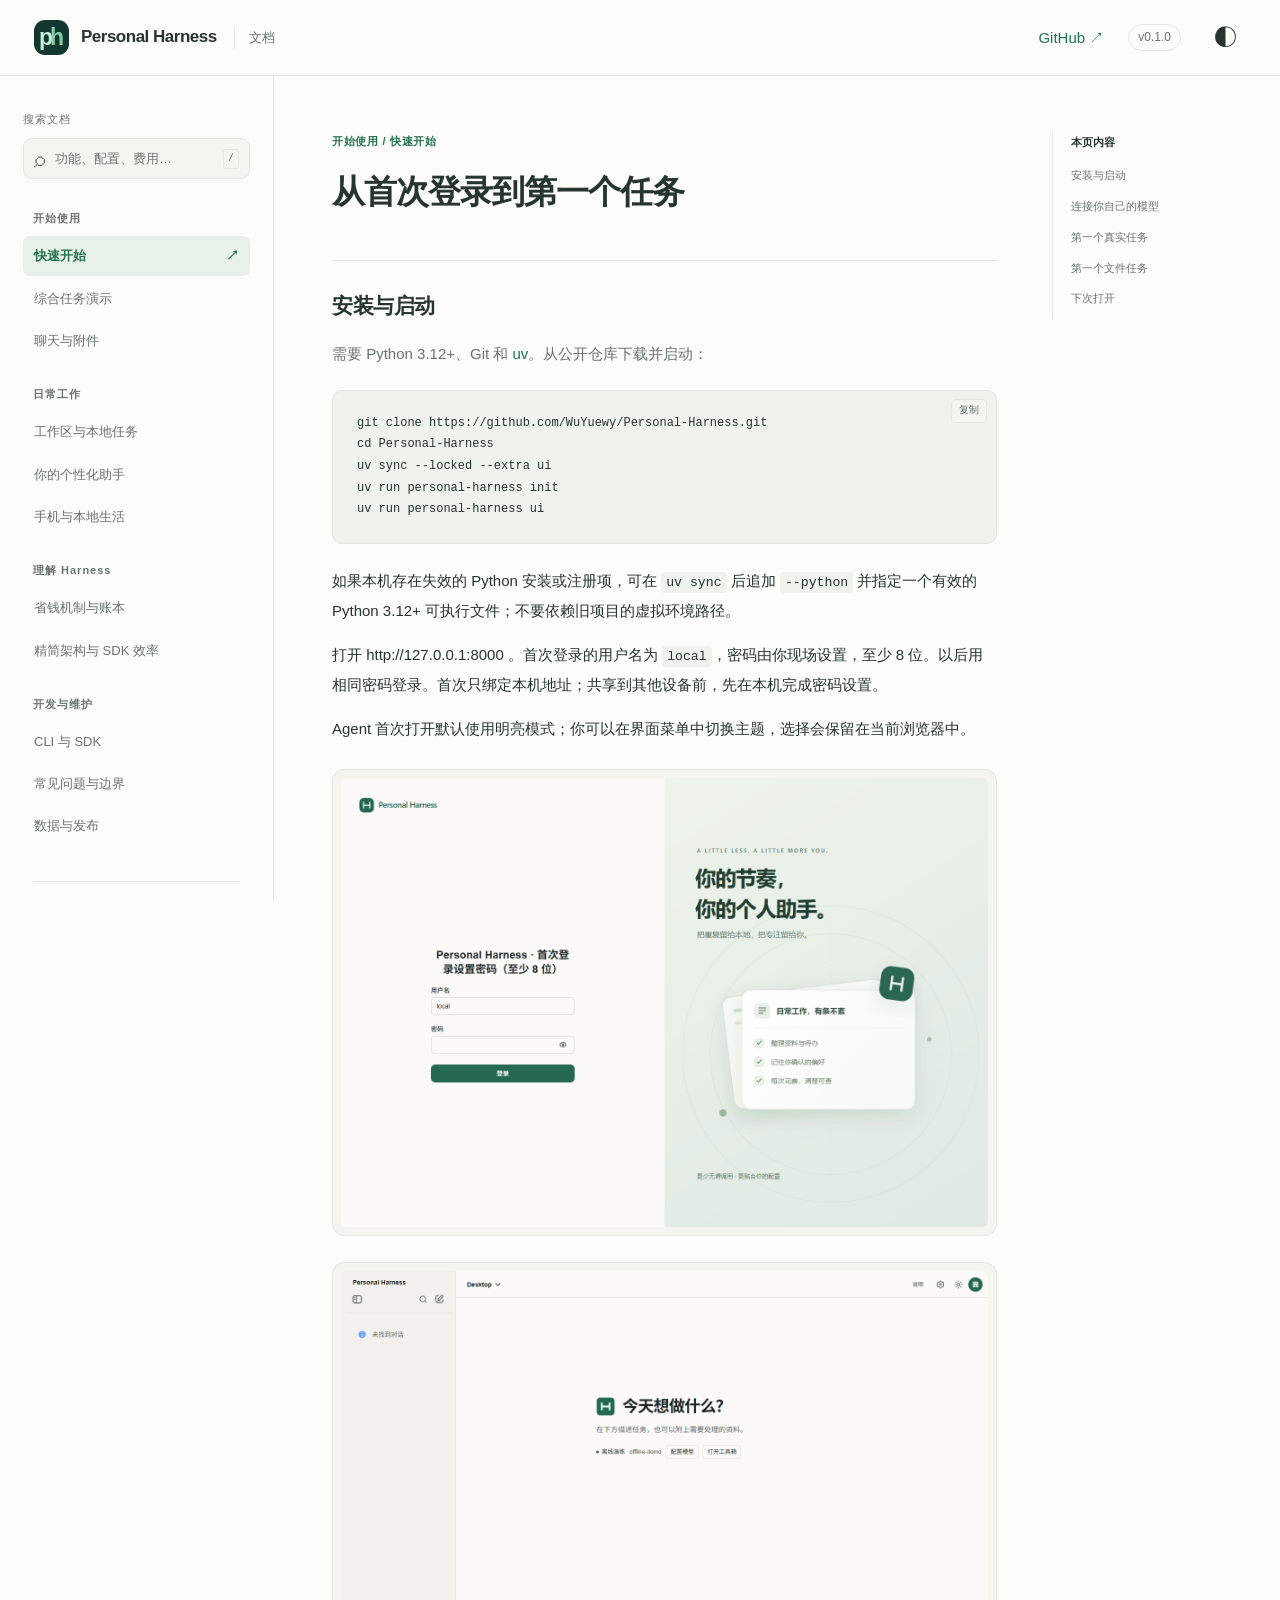
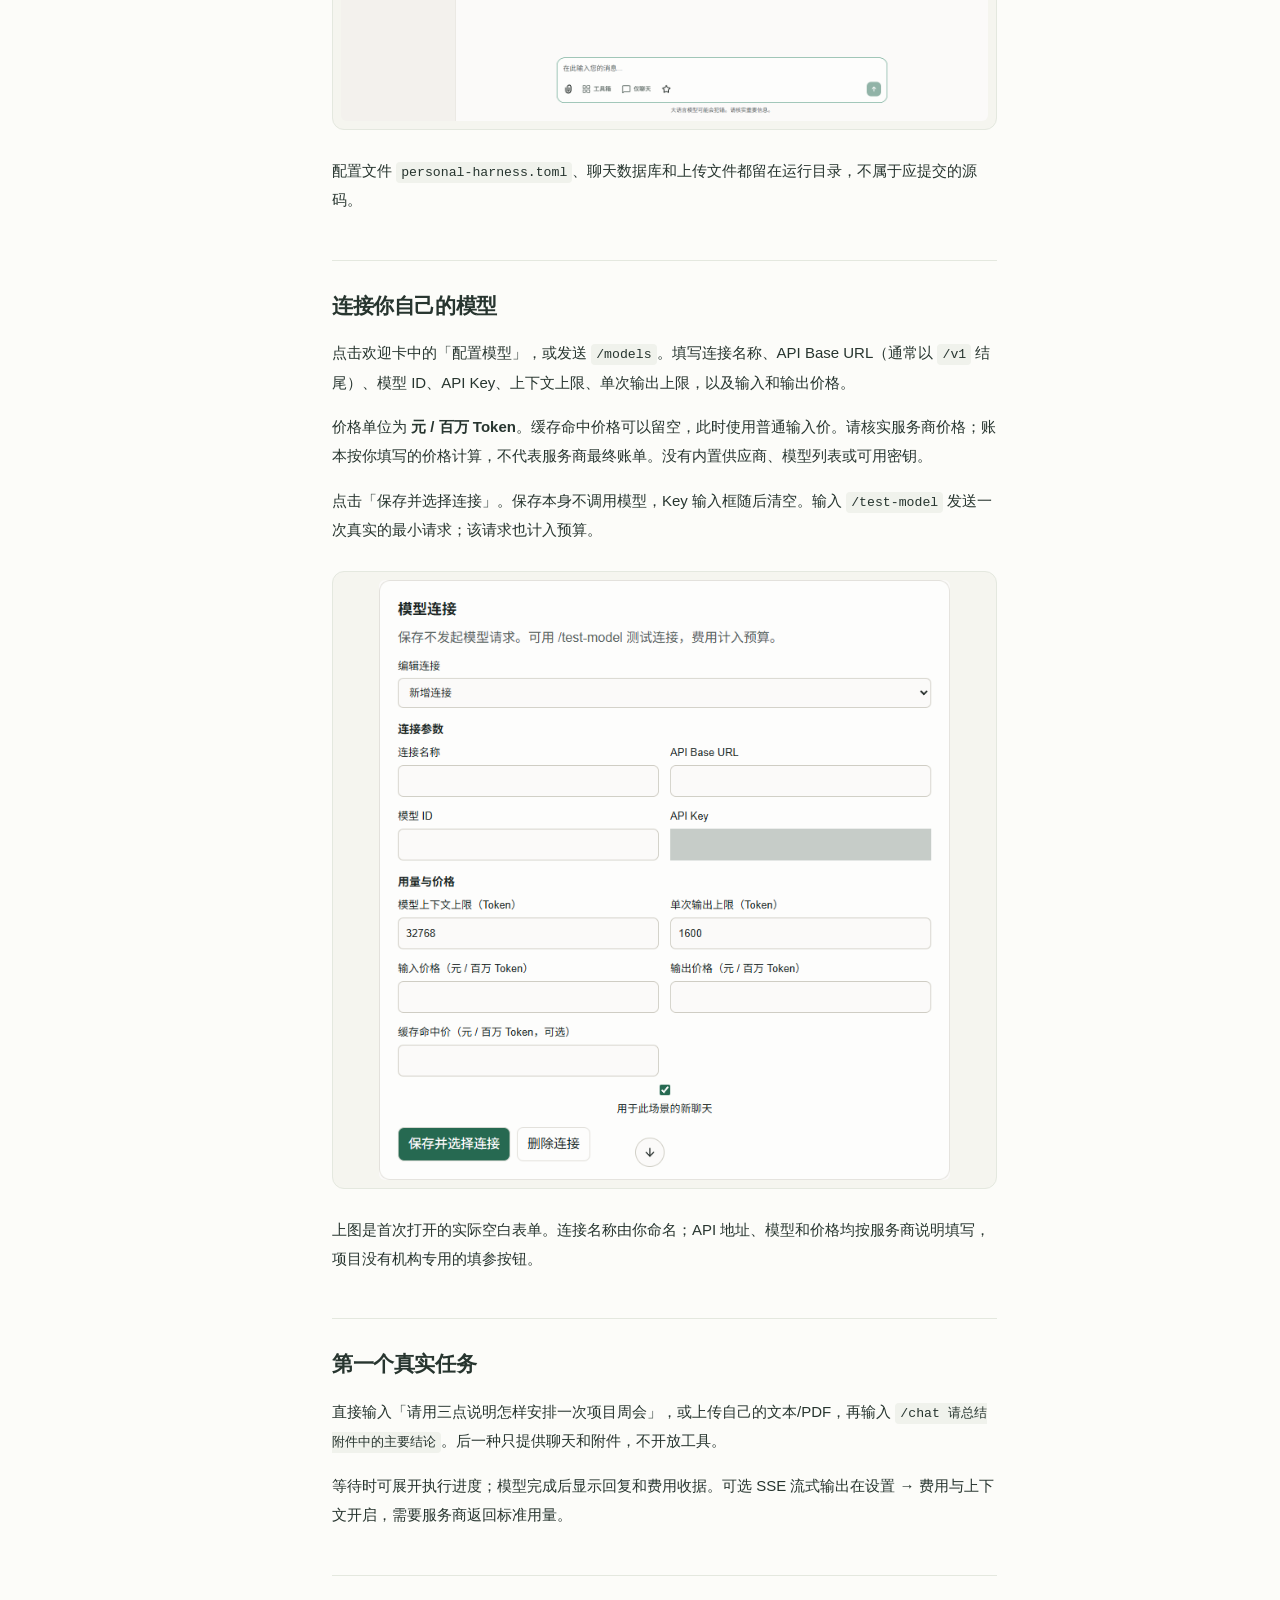
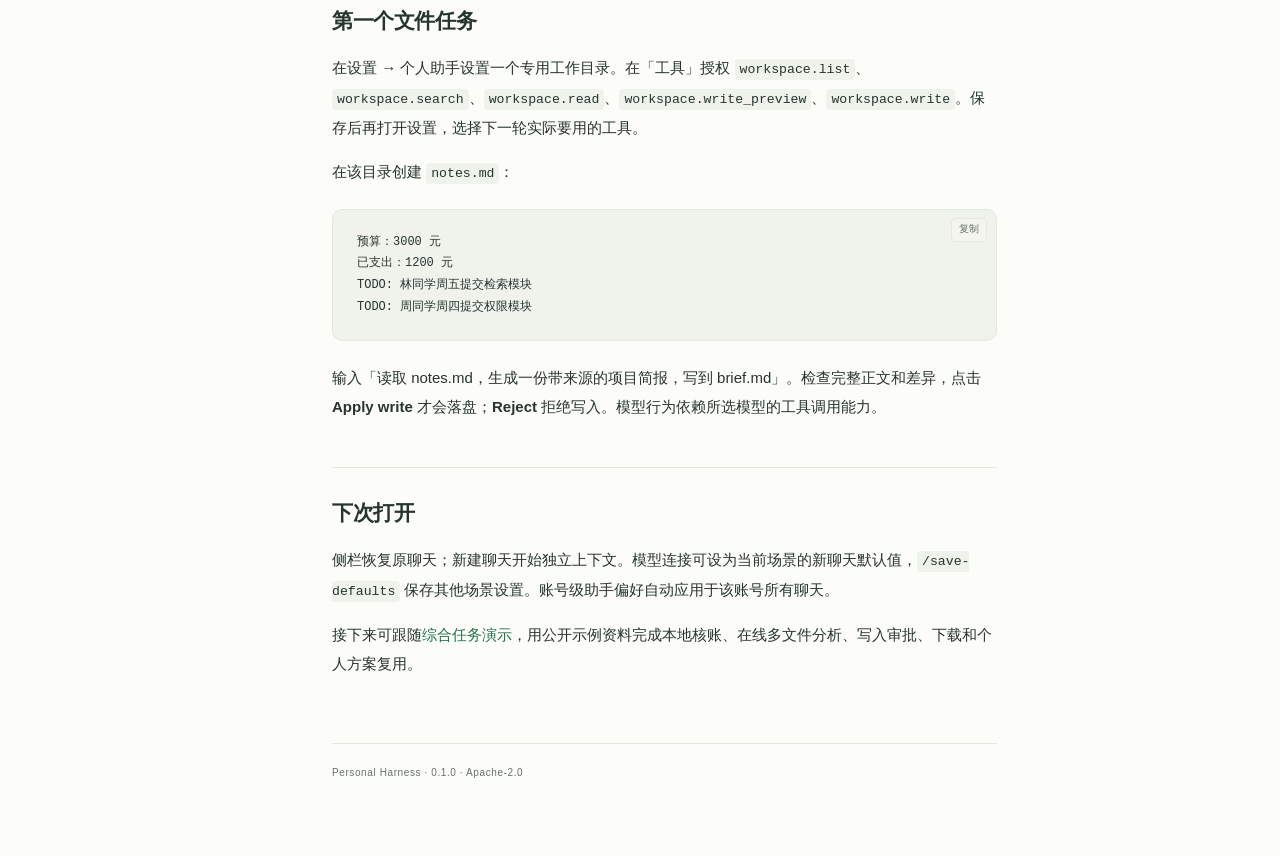
==== commit dbbc5b4b: "Redesign login branding and refresh documentation screenshot" ====
--- a/docs/site/index.html
+++ b/docs/site/index.html
@@ -15,7 +15,7 @@
 <p>如果本机存在失效的 Python 安装或注册项，可在 <code>uv sync</code> 后追加 <code>--python</code> 并指定一个有效的 Python 3.12+ 可执行文件；不要依赖旧项目的虚拟环境路径。</p>
 <p>打开 http://127.0.0.1:8000 。首次登录的用户名为 <code>local</code>，密码由你现场设置，至少 8 位。以后用相同密码登录。首次只绑定本机地址；共享到其他设备前，先在本机完成密码设置。</p>
 <p>Agent 首次打开默认使用明亮模式；你可以在界面菜单中切换主题，选择会保留在当前浏览器中。</p>
-<p><img src="screenshots/01-login.png" alt="首次登录，自行设置本地密码" /></p>
+<p><img src="screenshots/01-login.png" alt="新版登录页：清晰矢量插画与 Personal Harness 品牌，自行设置本地密码" /></p>
 <p><img src="screenshots/02-welcome.png" alt="明亮模式下的新聊天入口" /></p>
 <p>配置文件 <code>personal-harness.toml</code>、聊天数据库和上传文件都留在运行目录，不属于应提交的源码。</p>
 <h2 id="getting-started-section-2">连接你自己的模型</h2>
